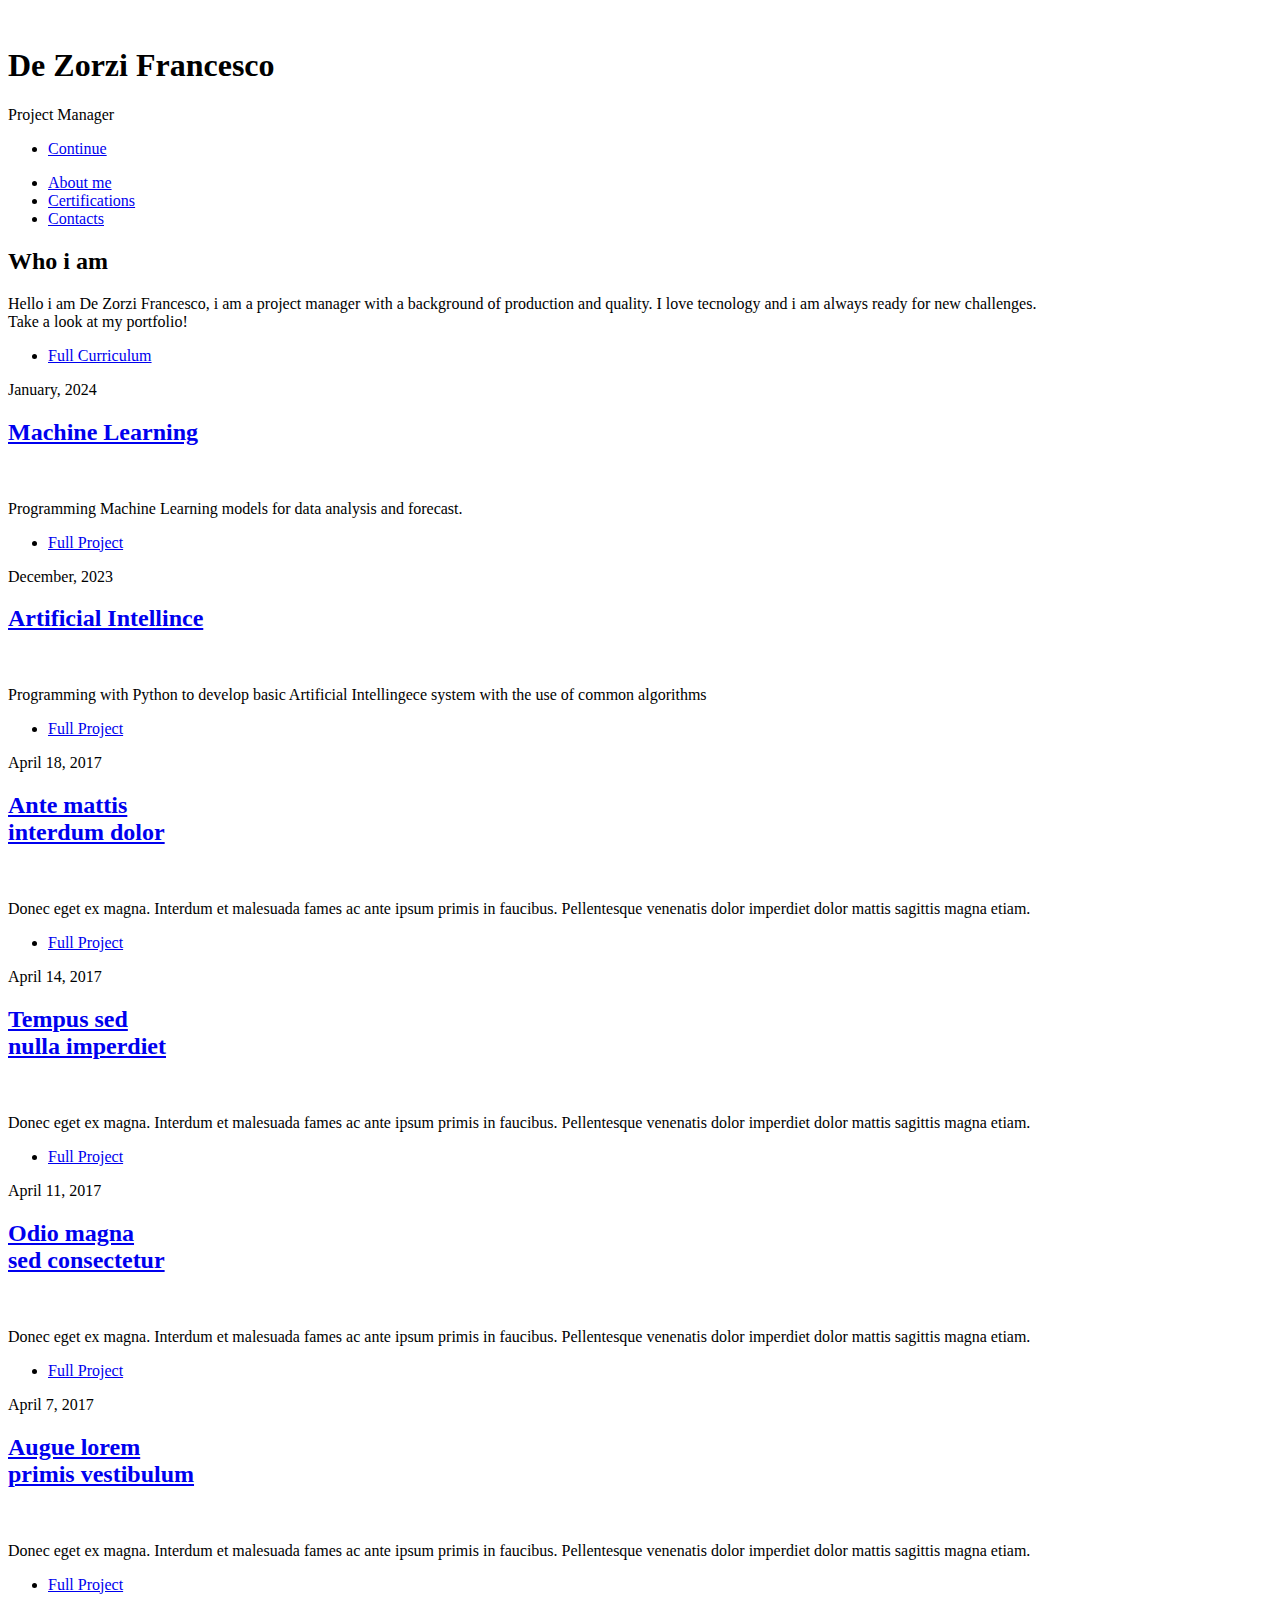
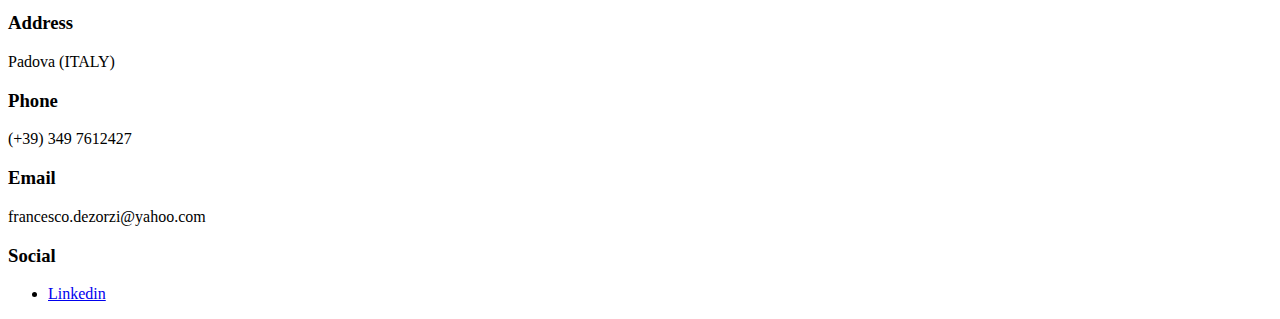
==== index.html @ 8e05e9a5 "Create index.html" ====
<!DOCTYPE HTML>

<html>
	<head>

		<title>De Zorzi Francesco</title>
		<meta charset="utf-8" />
		<meta name="viewport" content="width=device-width, initial-scale=1, user-scalable=no" />
		<link rel="stylesheet" href="assets/css/main.css" />
		<noscript><link rel="stylesheet" href="assets/css/noscript.css" /></noscript>
	</head>
	<body class="is-preload">

		<!-- Wrapper -->
			<div id="wrapper" class="fade-in">
				<!-- Intro -->
					<div id="intro">
						<img src="images/me.jpg" style="border-radius: 60%" alt="" />
						<h1>De Zorzi Francesco</h1>
						<p>Project Manager</p>
						<ul class="actions">
							<li><a href="#header" class="button icon solid solo fa-arrow-down scrolly">Continue</a></li>
						</ul>
					</div>

				<!-- Nav -->
					<nav id="nav">
						<ul class="links">
							<li class="active"><a href="index.html">About me</a></li>
						<!--<li><a href="generic.html">Portfolio</a></li>-->
							<li><a href="certificati.html">Certifications</a></li>
							<li><a href="elements.html">Contacts</a></li>
						</ul>
					</nav>

				<!-- Main -->
					<div id="main">

						<!-- Featured Post -->
							<article class="post featured">
								<header class="major">
									<h2>Who i am</h2>
									<p>Hello i am De Zorzi Francesco, i am a project manager with a background of production and quality.
										I love tecnology and i am always ready for new challenges. <br>
										Take a look at my portfolio!
									</p>
								</header>
								<!-- collego al CV-->

								<ul class="actions special">
									<li><a href="CV.pdf" class="button large">Full Curriculum</a></li>
								</ul>
							</article>

						<!-- Posts -->
							<section class="posts">
								<article>
									<header>
										<span class="date">January, 2024</span>
										<h2><a href="#">Machine Learning</a></h2>
									</header>
									<a href="#" class="image fit"><img src="images/ML.png" alt="" /></a>
									<p>Programming Machine Learning models for data analysis and forecast.</p>
									<ul class="actions special">
										<li><a href="#" class="button">Full Project</a></li>
									</ul>
								</article>
								<!---modificato -->
								<article>
									<header>
										<span class="date">December, 2023</span>
										<h2><a href="#">Artificial Intellince</a></h2>
									</header>
									<a href="#" class="image fit"><img src="images/AI.png" alt="" /></a>
									<p>Programming with Python to develop basic Artificial Intellingece system with the use of common algorithms</p>
									<ul class="actions special">
										<li><a href="generic.html?project=ai" class="button">Full Project</a></li>
									</ul>
								</article>
								<!---->
								<article>
									<header>
										<span class="date">April 18, 2017</span>
										<h2><a href="#">Ante mattis<br />
										interdum dolor</a></h2>
									</header>
									<a href="#" class="image fit"><img src="images/pic04.jpg" alt="" /></a>
									<p>Donec eget ex magna. Interdum et malesuada fames ac ante ipsum primis in faucibus. Pellentesque venenatis dolor imperdiet dolor mattis sagittis magna etiam.</p>
									<ul class="actions special">
										<li><a href="#" class="button">Full Project</a></li>
									</ul>
								</article>
								<article>
									<header>
										<span class="date">April 14, 2017</span>
										<h2><a href="#">Tempus sed<br />
										nulla imperdiet</a></h2>
									</header>
									<a href="#" class="image fit"><img src="images/pic05.jpg" alt="" /></a>
									<p>Donec eget ex magna. Interdum et malesuada fames ac ante ipsum primis in faucibus. Pellentesque venenatis dolor imperdiet dolor mattis sagittis magna etiam.</p>
									<ul class="actions special">
										<li><a href="#" class="button">Full Project</a></li>
									</ul>
								</article>
								<article>
									<header>
										<span class="date">April 11, 2017</span>
										<h2><a href="#">Odio magna<br />
										sed consectetur</a></h2>
									</header>
									<a href="#" class="image fit"><img src="images/pic06.jpg" alt="" /></a>
									<p>Donec eget ex magna. Interdum et malesuada fames ac ante ipsum primis in faucibus. Pellentesque venenatis dolor imperdiet dolor mattis sagittis magna etiam.</p>
									<ul class="actions special">
										<li><a href="#" class="button">Full Project</a></li>
									</ul>
								</article>
								<article>
									<header>
										<span class="date">April 7, 2017</span>
										<h2><a href="#">Augue lorem<br />
										primis vestibulum</a></h2>
									</header>
									<a href="#" class="image fit"><img src="images/pic07.jpg" alt="" /></a>
									<p>Donec eget ex magna. Interdum et malesuada fames ac ante ipsum primis in faucibus. Pellentesque venenatis dolor imperdiet dolor mattis sagittis magna etiam.</p>
									<ul class="actions special">
										<li><a href="#" class="button">Full Project</a></li>
									</ul>
								</article>
							</section>

						<!-- Footer -->
						<!--<footer>-->
						<!--	<div class="pagination">                                 -->
								<!--<a href="#" class="previous">Prev</a>-->     
						<!--			<a href="#" class="page active">1</a>            -->
						<!--			<a href="#" class="page">2</a>-->
						<!--			<a href="#" class="page">3</a>-->
						<!--			<span class="extra">&hellip;</span>-->
						<!--			<a href="#" class="page">8</a>-->
						<!--			<a href="#" class="page">9</a>-->
						<!--			<a href="#" class="page">10</a>-->
						<!--			<a href="#" class="next">Next</a>-->
						<!--		</div>-->
						<!-- 	</footer>-->
						

					</div>

				<!-- Footer -->
					<footer id="footer">
						<section class="split contact">
							<section class="alt">
								<h3>Address</h3>
								<p>Padova (ITALY)</p>
							</section>
							<section>
								<h3>Phone</h3>
								<p>(+39) 349 7612427</p>
							</section>
							<section>
								<h3>Email</h3>
								<p>francesco.dezorzi@yahoo.com</p>
							</section>
							<section>
								<h3>Social</h3>
								<ul class="icons alt">
									<li><a href="https://it.linkedin.com/in/francesco-de-zorzi-942a13176" class="icon brands alt fa-linkedin"><span class="label">Linkedin</span></a></li>
								</ul>
							</section>

						</section>
					</footer>

				<!-- Copyright -->
					<div id="copyright">
						<ul></ul>
					</div>

			</div>

		<!-- Scripts -->
			<script src="assets/js/jquery.min.js"></script>
			<script src="assets/js/jquery.scrollex.min.js"></script>
			<script src="assets/js/jquery.scrolly.min.js"></script>
			<script src="assets/js/browser.min.js"></script>
			<script src="assets/js/breakpoints.min.js"></script>
			<script src="assets/js/util.js"></script>
			<script src="assets/js/main.js"></script>

	</body>
</html>
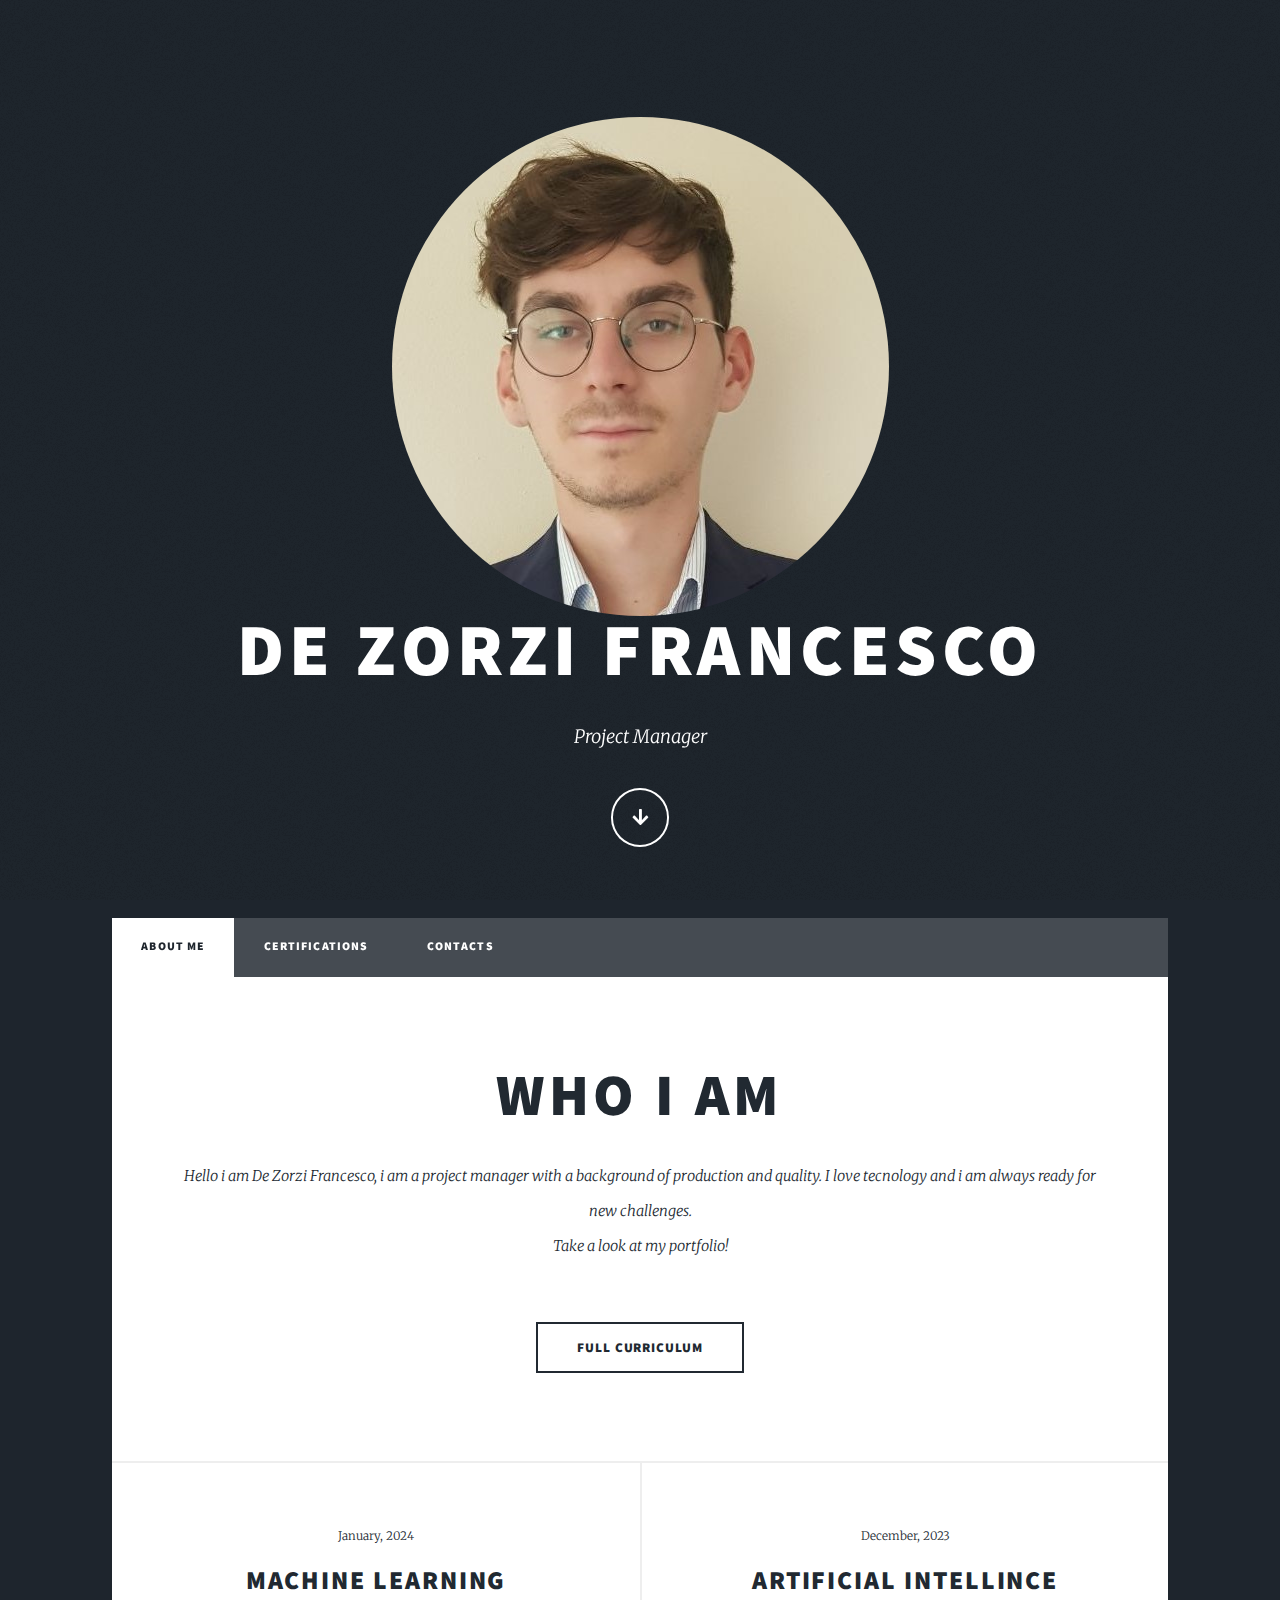
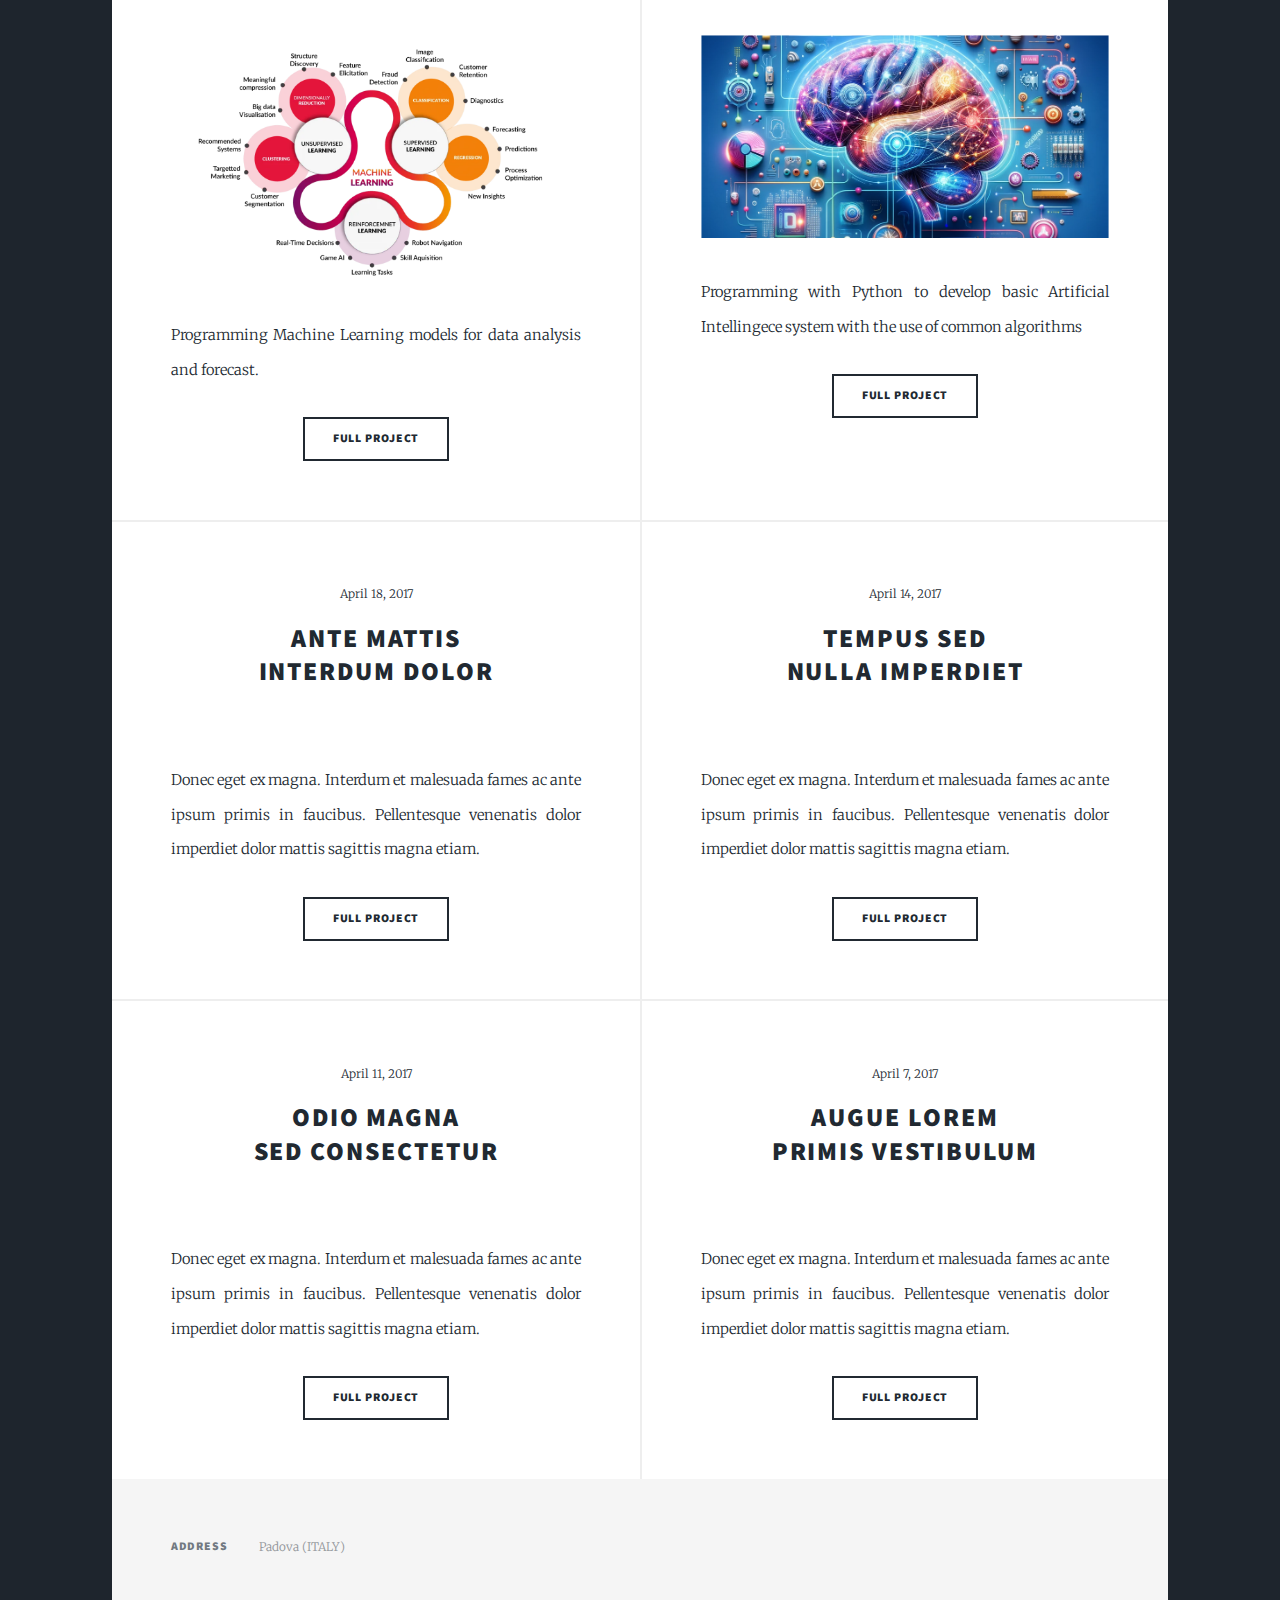
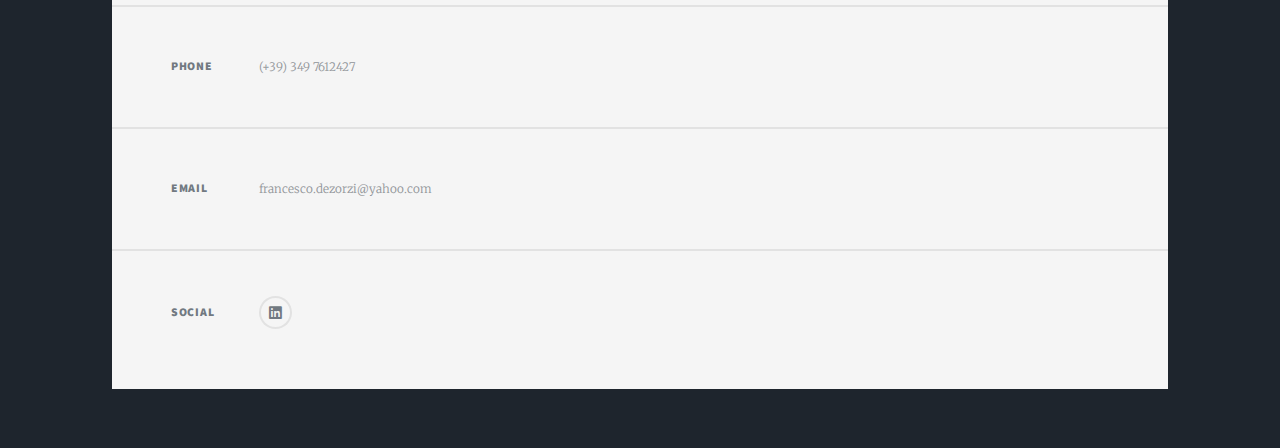
==== commit 18f3b54f: "modifiche Machine Learning Page" ====
--- a/index.html
+++ b/index.html
@@ -62,7 +62,7 @@
 									<a href="#" class="image fit"><img src="images/ML.png" alt="" /></a>
 									<p>Programming Machine Learning models for data analysis and forecast.</p>
 									<ul class="actions special">
-										<li><a href="#" class="button">Full Project</a></li>
+										<li><a href="ML.html" class="button">Full Project</a></li>
 									</ul>
 								</article>
 								<!---modificato -->
--- a/assets/css/main.css
+++ b/assets/css/main.css
@@ -0,0 +1,4748 @@
+@import url(fontawesome-all.min.css);
+@import url("https://fonts.googleapis.com/css?family=Merriweather:300,700,300italic,700italic|Source+Sans+Pro:900");
+
+/*
+	Massively by HTML5 UP
+	html5up.net | @ajlkn
+	Free for personal and commercial use under the CCA 3.0 license (html5up.net/license)
+*/
+
+html, body, div, span, applet, object,
+iframe, h1, h2, h3, h4, h5, h6, p, blockquote,
+pre, a, abbr, acronym, address, big, cite,
+code, del, dfn, em, img, ins, kbd, q, s, samp,
+small, strike, strong, sub, sup, tt, var, b,
+u, i, center, dl, dt, dd, ol, ul, li, fieldset,
+form, label, legend, table, caption, tbody,
+tfoot, thead, tr, th, td, article, aside,
+canvas, details, embed, figure, figcaption,
+footer, header, hgroup, menu, nav, output, ruby,
+section, summary, time, mark, audio, video {
+	margin: 0;
+	padding: 0;
+	border: 0;
+	font-size: 100%;
+	font: inherit;
+	vertical-align: baseline;}
+
+article, aside, details, figcaption, figure,
+footer, header, hgroup, menu, nav, section {
+	display: block;}
+
+body {
+	line-height: 1;
+}
+
+ol, ul {
+	list-style: none;
+}
+
+blockquote, q {
+	quotes: none;
+}
+
+	blockquote:before, blockquote:after, q:before, q:after {
+		content: '';
+		content: none;
+	}
+
+table {
+	border-collapse: collapse;
+	border-spacing: 0;
+}
+
+body {
+	-webkit-text-size-adjust: none;
+}
+
+mark {
+	background-color: transparent;
+	color: inherit;
+}
+
+input::-moz-focus-inner {
+	border: 0;
+	padding: 0;
+}
+
+input, select, textarea {
+	-moz-appearance: none;
+	-webkit-appearance: none;
+	-ms-appearance: none;
+	appearance: none;
+}
+
+/* Basic */
+
+	@-ms-viewport {
+		width: device-width;
+	}
+
+	body {
+		-ms-overflow-style: scrollbar;
+	}
+
+	@media screen and (max-width: 480px) {
+
+		html, body {
+			min-width: 320px;
+		}
+
+	}
+
+	html {
+		box-sizing: border-box;
+	}
+
+	*, *:before, *:after {
+		box-sizing: inherit;
+	}
+
+	body {
+		background-color: #1e252d;
+	}
+
+		body.is-preload *, body.is-preload *:before, body.is-preload *:after {
+			-moz-animation: none !important;
+			-webkit-animation: none !important;
+			-ms-animation: none !important;
+			animation: none !important;
+			-moz-transition: none !important;
+			-webkit-transition: none !important;
+			-ms-transition: none !important;
+			transition: none !important;
+		}
+
+/* Type */
+
+	html {
+		font-size: 16pt;
+	}
+
+		@media screen and (max-width: 1680px) {
+
+			html {
+				font-size: 12pt;
+			}
+
+		}
+
+		@media screen and (max-width: 1280px) {
+
+			html {
+				font-size: 11pt;
+			}
+
+		}
+
+		@media screen and (max-width: 360px) {
+
+			html {
+				font-size: 10pt;
+			}
+
+		}
+
+	body {
+		color: #212931;
+	}
+
+	body, input, select, textarea {
+		font-family: "Merriweather", Georgia, serif;
+		font-weight: 300;
+		font-size: 1rem;
+		line-height: 2.375;
+	}
+
+	a {
+		-moz-transition: color 0.2s ease-in-out, background-color 0.2s ease-in-out, border-color 0.2s ease-in-out, box-shadow 0.2s ease-in-out;
+		-webkit-transition: color 0.2s ease-in-out, background-color 0.2s ease-in-out, border-color 0.2s ease-in-out, box-shadow 0.2s ease-in-out;
+		-ms-transition: color 0.2s ease-in-out, background-color 0.2s ease-in-out, border-color 0.2s ease-in-out, box-shadow 0.2s ease-in-out;
+		transition: color 0.2s ease-in-out, background-color 0.2s ease-in-out, border-color 0.2s ease-in-out, box-shadow 0.2s ease-in-out;
+		border-bottom: dotted 1px;
+		text-decoration: none;
+	}
+
+		a:hover {
+			border-bottom-color: transparent;
+		}
+
+	strong, b {
+		font-weight: 600;
+	}
+
+	em, i {
+		font-style: italic;
+	}
+
+	p {
+		text-align: justify;
+		margin: 0 0 2rem 0;
+	}
+
+/*aggiunto io ----------------------*/
+	.circle-image {
+		width: 200px; /* Dimensioni della circonferenza */
+		height: 200px; /* Stesso valore di width per mantenere la forma circolare */
+		border-radius: 50%; /* Questo rende l'immagine circolare */
+		object-fit: cover; /* Questo assicura che l'immagine riempia la circonferenza senza distorsioni */
+		overflow: hidden; /* Nasconde eventuali parti dell'immagine che escono dal cerchio */
+		display: block; /* Per evitare spazi indesiderati attorno all'immagine */
+		margin: 0 auto; /* Centrare l'immagine (opzionale) */
+	}
+
+/* ------------------------- */
+
+	h1, h2, h3, h4, h5, h6 {
+		font-family: "Source Sans Pro", Helvetica, sans-serif;
+		font-weight: 900;
+		line-height: 1.5;
+		letter-spacing: 0.075em;
+		text-transform: uppercase;
+		margin: 0 0 1rem 0;
+	}
+
+		h1 a, h2 a, h3 a, h4 a, h5 a, h6 a {
+			border-bottom: 0;
+			color: inherit;
+			text-decoration: none;
+		}
+
+	h1 {
+		font-size: 4rem;
+		line-height: 1.1;
+		margin: 0 0 2rem 0;
+	}
+
+	h2 {
+		font-size: 1.75rem;
+		line-height: 1.3;
+		margin: 0 0 1.5rem 0;
+	}
+
+	h3 {
+		font-size: 1.25rem;
+		margin: 0 0 1.5rem 0;
+	}
+
+	h4 {
+		font-size: 1rem;
+	}
+
+	h5 {
+		font-size: 0.9rem;
+	}
+
+	h6 {
+		font-size: 0.8rem;
+	}
+
+	sub {
+		font-size: 0.8rem;
+		position: relative;
+		top: 0.5rem;
+	}
+
+	sup {
+		font-size: 0.8rem;
+		position: relative;
+		top: -0.5rem;
+	}
+
+	blockquote {
+		border-left: solid 4px;
+		font-style: italic;
+		margin: 0 0 2rem 0;
+		padding: 0.5rem 0 0.5rem 2rem;
+	}
+
+	code {
+		border: solid 2px;
+		font-family: "Courier New", monospace;
+		font-size: 0.9rem;
+		margin: 0 0.25rem;
+		padding: 0.25rem 0.65rem;
+	}
+
+	pre {
+		-webkit-overflow-scrolling: touch;
+		font-family: "Courier New", monospace;
+		font-size: 0.9rem;
+		margin: 0 0 2rem 0;
+	}
+
+		pre code {
+			display: block;
+			line-height: 1.75;
+			padding: 1rem 1.5rem;
+			overflow-x: auto;
+		}
+
+	hr {
+		border: 0;
+		border-bottom: solid 2px;
+		margin: 3rem 0;
+	}
+
+		hr.major {
+			margin: 5rem 0;
+		}
+
+	.align-left {
+		text-align: left;
+	}
+
+	.align-center {
+		text-align: center;
+	}
+
+	.align-right {
+		text-align: right;
+	}
+
+	input, select, textarea {
+		color: #212931;
+	}
+
+	a {
+		color: #212931;
+		border-bottom-color: rgba(33, 41, 49, 0.5);
+	}
+
+		a:hover {
+			border-bottom-color: transparent;
+			color: #18bfef !important;
+		}
+
+	strong, b {
+		color: #212931;
+	}
+
+	h1, h2, h3, h4, h5, h6 {
+		color: #212931;
+	}
+
+	blockquote {
+		border-left-color: #eeeeee;
+	}
+
+	code {
+		background: rgba(220, 220, 220, 0.25);
+		border-color: #eeeeee;
+	}
+
+	hr {
+		border-bottom-color: #eeeeee;
+	}
+
+/* Row */
+
+	.row {
+		display: flex;
+		flex-wrap: wrap;
+		box-sizing: border-box;
+		align-items: stretch;
+	}
+
+		.row > * {
+			box-sizing: border-box;
+		}
+
+		.row.gtr-uniform > * > :last-child {
+			margin-bottom: 0;
+		}
+
+		.row.aln-left {
+			justify-content: flex-start;
+		}
+
+		.row.aln-center {
+			justify-content: center;
+		}
+
+		.row.aln-right {
+			justify-content: flex-end;
+		}
+
+		.row.aln-top {
+			align-items: flex-start;
+		}
+
+		.row.aln-middle {
+			align-items: center;
+		}
+
+		.row.aln-bottom {
+			align-items: flex-end;
+		}
+
+		.row > .imp {
+			order: -1;
+		}
+
+		.row > .col-1 {
+			width: 8.33333%;
+		}
+
+		.row > .off-1 {
+			margin-left: 8.33333%;
+		}
+
+		.row > .col-2 {
+			width: 16.66667%;
+		}
+
+		.row > .off-2 {
+			margin-left: 16.66667%;
+		}
+
+		.row > .col-3 {
+			width: 25%;
+		}
+
+		.row > .off-3 {
+			margin-left: 25%;
+		}
+
+		.row > .col-4 {
+			width: 33.33333%;
+		}
+
+		.row > .off-4 {
+			margin-left: 33.33333%;
+		}
+
+		.row > .col-5 {
+			width: 41.66667%;
+		}
+
+		.row > .off-5 {
+			margin-left: 41.66667%;
+		}
+
+		.row > .col-6 {
+			width: 50%;
+		}
+
+		.row > .off-6 {
+			margin-left: 50%;
+		}
+
+		.row > .col-7 {
+			width: 58.33333%;
+		}
+
+		.row > .off-7 {
+			margin-left: 58.33333%;
+		}
+
+		.row > .col-8 {
+			width: 66.66667%;
+		}
+
+		.row > .off-8 {
+			margin-left: 66.66667%;
+		}
+
+		.row > .col-9 {
+			width: 75%;
+		}
+
+		.row > .off-9 {
+			margin-left: 75%;
+		}
+
+		.row > .col-10 {
+			width: 83.33333%;
+		}
+
+		.row > .off-10 {
+			margin-left: 83.33333%;
+		}
+
+		.row > .col-11 {
+			width: 91.66667%;
+		}
+
+		.row > .off-11 {
+			margin-left: 91.66667%;
+		}
+
+		.row > .col-12 {
+			width: 100%;
+		}
+
+		.row > .off-12 {
+			margin-left: 100%;
+		}
+
+		.row.gtr-0 {
+			margin-top: 0;
+			margin-left: 0rem;
+		}
+
+			.row.gtr-0 > * {
+				padding: 0 0 0 0rem;
+			}
+
+			.row.gtr-0.gtr-uniform {
+				margin-top: 0rem;
+			}
+
+				.row.gtr-0.gtr-uniform > * {
+					padding-top: 0rem;
+				}
+
+		.row.gtr-25 {
+			margin-top: 0;
+			margin-left: -0.375rem;
+		}
+
+			.row.gtr-25 > * {
+				padding: 0 0 0 0.375rem;
+			}
+
+			.row.gtr-25.gtr-uniform {
+				margin-top: -0.375rem;
+			}
+
+				.row.gtr-25.gtr-uniform > * {
+					padding-top: 0.375rem;
+				}
+
+		.row.gtr-50 {
+			margin-top: 0;
+			margin-left: -0.75rem;
+		}
+
+			.row.gtr-50 > * {
+				padding: 0 0 0 0.75rem;
+			}
+
+			.row.gtr-50.gtr-uniform {
+				margin-top: -0.75rem;
+			}
+
+				.row.gtr-50.gtr-uniform > * {
+					padding-top: 0.75rem;
+				}
+
+		.row {
+			margin-top: 0;
+			margin-left: -1.5rem;
+		}
+
+			.row > * {
+				padding: 0 0 0 1.5rem;
+			}
+
+			.row.gtr-uniform {
+				margin-top: -1.5rem;
+			}
+
+				.row.gtr-uniform > * {
+					padding-top: 1.5rem;
+				}
+
+		.row.gtr-150 {
+			margin-top: 0;
+			margin-left: -2.25rem;
+		}
+
+			.row.gtr-150 > * {
+				padding: 0 0 0 2.25rem;
+			}
+
+			.row.gtr-150.gtr-uniform {
+				margin-top: -2.25rem;
+			}
+
+				.row.gtr-150.gtr-uniform > * {
+					padding-top: 2.25rem;
+				}
+
+		.row.gtr-200 {
+			margin-top: 0;
+			margin-left: -3rem;
+		}
+
+			.row.gtr-200 > * {
+				padding: 0 0 0 3rem;
+			}
+
+			.row.gtr-200.gtr-uniform {
+				margin-top: -3rem;
+			}
+
+				.row.gtr-200.gtr-uniform > * {
+					padding-top: 3rem;
+				}
+
+		@media screen and (max-width: 1680px) {
+
+			.row {
+				display: flex;
+				flex-wrap: wrap;
+				box-sizing: border-box;
+				align-items: stretch;
+			}
+
+				.row > * {
+					box-sizing: border-box;
+				}
+
+				.row.gtr-uniform > * > :last-child {
+					margin-bottom: 0;
+				}
+
+				.row.aln-left {
+					justify-content: flex-start;
+				}
+
+				.row.aln-center {
+					justify-content: center;
+				}
+
+				.row.aln-right {
+					justify-content: flex-end;
+				}
+
+				.row.aln-top {
+					align-items: flex-start;
+				}
+
+				.row.aln-middle {
+					align-items: center;
+				}
+
+				.row.aln-bottom {
+					align-items: flex-end;
+				}
+
+				.row > .imp-xlarge {
+					order: -1;
+				}
+
+				.row > .col-1-xlarge {
+					width: 8.33333%;
+				}
+
+				.row > .off-1-xlarge {
+					margin-left: 8.33333%;
+				}
+
+				.row > .col-2-xlarge {
+					width: 16.66667%;
+				}
+
+				.row > .off-2-xlarge {
+					margin-left: 16.66667%;
+				}
+
+				.row > .col-3-xlarge {
+					width: 25%;
+				}
+
+				.row > .off-3-xlarge {
+					margin-left: 25%;
+				}
+
+				.row > .col-4-xlarge {
+					width: 33.33333%;
+				}
+
+				.row > .off-4-xlarge {
+					margin-left: 33.33333%;
+				}
+
+				.row > .col-5-xlarge {
+					width: 41.66667%;
+				}
+
+				.row > .off-5-xlarge {
+					margin-left: 41.66667%;
+				}
+
+				.row > .col-6-xlarge {
+					width: 50%;
+				}
+
+				.row > .off-6-xlarge {
+					margin-left: 50%;
+				}
+
+				.row > .col-7-xlarge {
+					width: 58.33333%;
+				}
+
+				.row > .off-7-xlarge {
+					margin-left: 58.33333%;
+				}
+
+				.row > .col-8-xlarge {
+					width: 66.66667%;
+				}
+
+				.row > .off-8-xlarge {
+					margin-left: 66.66667%;
+				}
+
+				.row > .col-9-xlarge {
+					width: 75%;
+				}
+
+				.row > .off-9-xlarge {
+					margin-left: 75%;
+				}
+
+				.row > .col-10-xlarge {
+					width: 83.33333%;
+				}
+
+				.row > .off-10-xlarge {
+					margin-left: 83.33333%;
+				}
+
+				.row > .col-11-xlarge {
+					width: 91.66667%;
+				}
+
+				.row > .off-11-xlarge {
+					margin-left: 91.66667%;
+				}
+
+				.row > .col-12-xlarge {
+					width: 100%;
+				}
+
+				.row > .off-12-xlarge {
+					margin-left: 100%;
+				}
+
+				.row.gtr-0 {
+					margin-top: 0;
+					margin-left: 0rem;
+				}
+
+					.row.gtr-0 > * {
+						padding: 0 0 0 0rem;
+					}
+
+					.row.gtr-0.gtr-uniform {
+						margin-top: 0rem;
+					}
+
+						.row.gtr-0.gtr-uniform > * {
+							padding-top: 0rem;
+						}
+
+				.row.gtr-25 {
+					margin-top: 0;
+					margin-left: -0.375rem;
+				}
+
+					.row.gtr-25 > * {
+						padding: 0 0 0 0.375rem;
+					}
+
+					.row.gtr-25.gtr-uniform {
+						margin-top: -0.375rem;
+					}
+
+						.row.gtr-25.gtr-uniform > * {
+							padding-top: 0.375rem;
+						}
+
+				.row.gtr-50 {
+					margin-top: 0;
+					margin-left: -0.75rem;
+				}
+
+					.row.gtr-50 > * {
+						padding: 0 0 0 0.75rem;
+					}
+
+					.row.gtr-50.gtr-uniform {
+						margin-top: -0.75rem;
+					}
+
+						.row.gtr-50.gtr-uniform > * {
+							padding-top: 0.75rem;
+						}
+
+				.row {
+					margin-top: 0;
+					margin-left: -1.5rem;
+				}
+
+					.row > * {
+						padding: 0 0 0 1.5rem;
+					}
+
+					.row.gtr-uniform {
+						margin-top: -1.5rem;
+					}
+
+						.row.gtr-uniform > * {
+							padding-top: 1.5rem;
+						}
+
+				.row.gtr-150 {
+					margin-top: 0;
+					margin-left: -2.25rem;
+				}
+
+					.row.gtr-150 > * {
+						padding: 0 0 0 2.25rem;
+					}
+
+					.row.gtr-150.gtr-uniform {
+						margin-top: -2.25rem;
+					}
+
+						.row.gtr-150.gtr-uniform > * {
+							padding-top: 2.25rem;
+						}
+
+				.row.gtr-200 {
+					margin-top: 0;
+					margin-left: -3rem;
+				}
+
+					.row.gtr-200 > * {
+						padding: 0 0 0 3rem;
+					}
+
+					.row.gtr-200.gtr-uniform {
+						margin-top: -3rem;
+					}
+
+						.row.gtr-200.gtr-uniform > * {
+							padding-top: 3rem;
+						}
+
+		}
+
+		@media screen and (max-width: 1280px) {
+
+			.row {
+				display: flex;
+				flex-wrap: wrap;
+				box-sizing: border-box;
+				align-items: stretch;
+			}
+
+				.row > * {
+					box-sizing: border-box;
+				}
+
+				.row.gtr-uniform > * > :last-child {
+					margin-bottom: 0;
+				}
+
+				.row.aln-left {
+					justify-content: flex-start;
+				}
+
+				.row.aln-center {
+					justify-content: center;
+				}
+
+				.row.aln-right {
+					justify-content: flex-end;
+				}
+
+				.row.aln-top {
+					align-items: flex-start;
+				}
+
+				.row.aln-middle {
+					align-items: center;
+				}
+
+				.row.aln-bottom {
+					align-items: flex-end;
+				}
+
+				.row > .imp-large {
+					order: -1;
+				}
+
+				.row > .col-1-large {
+					width: 8.33333%;
+				}
+
+				.row > .off-1-large {
+					margin-left: 8.33333%;
+				}
+
+				.row > .col-2-large {
+					width: 16.66667%;
+				}
+
+				.row > .off-2-large {
+					margin-left: 16.66667%;
+				}
+
+				.row > .col-3-large {
+					width: 25%;
+				}
+
+				.row > .off-3-large {
+					margin-left: 25%;
+				}
+
+				.row > .col-4-large {
+					width: 33.33333%;
+				}
+
+				.row > .off-4-large {
+					margin-left: 33.33333%;
+				}
+
+				.row > .col-5-large {
+					width: 41.66667%;
+				}
+
+				.row > .off-5-large {
+					margin-left: 41.66667%;
+				}
+
+				.row > .col-6-large {
+					width: 50%;
+				}
+
+				.row > .off-6-large {
+					margin-left: 50%;
+				}
+
+				.row > .col-7-large {
+					width: 58.33333%;
+				}
+
+				.row > .off-7-large {
+					margin-left: 58.33333%;
+				}
+
+				.row > .col-8-large {
+					width: 66.66667%;
+				}
+
+				.row > .off-8-large {
+					margin-left: 66.66667%;
+				}
+
+				.row > .col-9-large {
+					width: 75%;
+				}
+
+				.row > .off-9-large {
+					margin-left: 75%;
+				}
+
+				.row > .col-10-large {
+					width: 83.33333%;
+				}
+
+				.row > .off-10-large {
+					margin-left: 83.33333%;
+				}
+
+				.row > .col-11-large {
+					width: 91.66667%;
+				}
+
+				.row > .off-11-large {
+					margin-left: 91.66667%;
+				}
+
+				.row > .col-12-large {
+					width: 100%;
+				}
+
+				.row > .off-12-large {
+					margin-left: 100%;
+				}
+
+				.row.gtr-0 {
+					margin-top: 0;
+					margin-left: 0rem;
+				}
+
+					.row.gtr-0 > * {
+						padding: 0 0 0 0rem;
+					}
+
+					.row.gtr-0.gtr-uniform {
+						margin-top: 0rem;
+					}
+
+						.row.gtr-0.gtr-uniform > * {
+							padding-top: 0rem;
+						}
+
+				.row.gtr-25 {
+					margin-top: 0;
+					margin-left: -0.375rem;
+				}
+
+					.row.gtr-25 > * {
+						padding: 0 0 0 0.375rem;
+					}
+
+					.row.gtr-25.gtr-uniform {
+						margin-top: -0.375rem;
+					}
+
+						.row.gtr-25.gtr-uniform > * {
+							padding-top: 0.375rem;
+						}
+
+				.row.gtr-50 {
+					margin-top: 0;
+					margin-left: -0.75rem;
+				}
+
+					.row.gtr-50 > * {
+						padding: 0 0 0 0.75rem;
+					}
+
+					.row.gtr-50.gtr-uniform {
+						margin-top: -0.75rem;
+					}
+
+						.row.gtr-50.gtr-uniform > * {
+							padding-top: 0.75rem;
+						}
+
+				.row {
+					margin-top: 0;
+					margin-left: -1.5rem;
+				}
+
+					.row > * {
+						padding: 0 0 0 1.5rem;
+					}
+
+					.row.gtr-uniform {
+						margin-top: -1.5rem;
+					}
+
+						.row.gtr-uniform > * {
+							padding-top: 1.5rem;
+						}
+
+				.row.gtr-150 {
+					margin-top: 0;
+					margin-left: -2.25rem;
+				}
+
+					.row.gtr-150 > * {
+						padding: 0 0 0 2.25rem;
+					}
+
+					.row.gtr-150.gtr-uniform {
+						margin-top: -2.25rem;
+					}
+
+						.row.gtr-150.gtr-uniform > * {
+							padding-top: 2.25rem;
+						}
+
+				.row.gtr-200 {
+					margin-top: 0;
+					margin-left: -3rem;
+				}
+
+					.row.gtr-200 > * {
+						padding: 0 0 0 3rem;
+					}
+
+					.row.gtr-200.gtr-uniform {
+						margin-top: -3rem;
+					}
+
+						.row.gtr-200.gtr-uniform > * {
+							padding-top: 3rem;
+						}
+
+		}
+
+		@media screen and (max-width: 980px) {
+
+			.row {
+				display: flex;
+				flex-wrap: wrap;
+				box-sizing: border-box;
+				align-items: stretch;
+			}
+
+				.row > * {
+					box-sizing: border-box;
+				}
+
+				.row.gtr-uniform > * > :last-child {
+					margin-bottom: 0;
+				}
+
+				.row.aln-left {
+					justify-content: flex-start;
+				}
+
+				.row.aln-center {
+					justify-content: center;
+				}
+
+				.row.aln-right {
+					justify-content: flex-end;
+				}
+
+				.row.aln-top {
+					align-items: flex-start;
+				}
+
+				.row.aln-middle {
+					align-items: center;
+				}
+
+				.row.aln-bottom {
+					align-items: flex-end;
+				}
+
+				.row > .imp-medium {
+					order: -1;
+				}
+
+				.row > .col-1-medium {
+					width: 8.33333%;
+				}
+
+				.row > .off-1-medium {
+					margin-left: 8.33333%;
+				}
+
+				.row > .col-2-medium {
+					width: 16.66667%;
+				}
+
+				.row > .off-2-medium {
+					margin-left: 16.66667%;
+				}
+
+				.row > .col-3-medium {
+					width: 25%;
+				}
+
+				.row > .off-3-medium {
+					margin-left: 25%;
+				}
+
+				.row > .col-4-medium {
+					width: 33.33333%;
+				}
+
+				.row > .off-4-medium {
+					margin-left: 33.33333%;
+				}
+
+				.row > .col-5-medium {
+					width: 41.66667%;
+				}
+
+				.row > .off-5-medium {
+					margin-left: 41.66667%;
+				}
+
+				.row > .col-6-medium {
+					width: 50%;
+				}
+
+				.row > .off-6-medium {
+					margin-left: 50%;
+				}
+
+				.row > .col-7-medium {
+					width: 58.33333%;
+				}
+
+				.row > .off-7-medium {
+					margin-left: 58.33333%;
+				}
+
+				.row > .col-8-medium {
+					width: 66.66667%;
+				}
+
+				.row > .off-8-medium {
+					margin-left: 66.66667%;
+				}
+
+				.row > .col-9-medium {
+					width: 75%;
+				}
+
+				.row > .off-9-medium {
+					margin-left: 75%;
+				}
+
+				.row > .col-10-medium {
+					width: 83.33333%;
+				}
+
+				.row > .off-10-medium {
+					margin-left: 83.33333%;
+				}
+
+				.row > .col-11-medium {
+					width: 91.66667%;
+				}
+
+				.row > .off-11-medium {
+					margin-left: 91.66667%;
+				}
+
+				.row > .col-12-medium {
+					width: 100%;
+				}
+
+				.row > .off-12-medium {
+					margin-left: 100%;
+				}
+
+				.row.gtr-0 {
+					margin-top: 0;
+					margin-left: 0rem;
+				}
+
+					.row.gtr-0 > * {
+						padding: 0 0 0 0rem;
+					}
+
+					.row.gtr-0.gtr-uniform {
+						margin-top: 0rem;
+					}
+
+						.row.gtr-0.gtr-uniform > * {
+							padding-top: 0rem;
+						}
+
+				.row.gtr-25 {
+					margin-top: 0;
+					margin-left: -0.375rem;
+				}
+
+					.row.gtr-25 > * {
+						padding: 0 0 0 0.375rem;
+					}
+
+					.row.gtr-25.gtr-uniform {
+						margin-top: -0.375rem;
+					}
+
+						.row.gtr-25.gtr-uniform > * {
+							padding-top: 0.375rem;
+						}
+
+				.row.gtr-50 {
+					margin-top: 0;
+					margin-left: -0.75rem;
+				}
+
+					.row.gtr-50 > * {
+						padding: 0 0 0 0.75rem;
+					}
+
+					.row.gtr-50.gtr-uniform {
+						margin-top: -0.75rem;
+					}
+
+						.row.gtr-50.gtr-uniform > * {
+							padding-top: 0.75rem;
+						}
+
+				.row {
+					margin-top: 0;
+					margin-left: -1.5rem;
+				}
+
+					.row > * {
+						padding: 0 0 0 1.5rem;
+					}
+
+					.row.gtr-uniform {
+						margin-top: -1.5rem;
+					}
+
+						.row.gtr-uniform > * {
+							padding-top: 1.5rem;
+						}
+
+				.row.gtr-150 {
+					margin-top: 0;
+					margin-left: -2.25rem;
+				}
+
+					.row.gtr-150 > * {
+						padding: 0 0 0 2.25rem;
+					}
+
+					.row.gtr-150.gtr-uniform {
+						margin-top: -2.25rem;
+					}
+
+						.row.gtr-150.gtr-uniform > * {
+							padding-top: 2.25rem;
+						}
+
+				.row.gtr-200 {
+					margin-top: 0;
+					margin-left: -3rem;
+				}
+
+					.row.gtr-200 > * {
+						padding: 0 0 0 3rem;
+					}
+
+					.row.gtr-200.gtr-uniform {
+						margin-top: -3rem;
+					}
+
+						.row.gtr-200.gtr-uniform > * {
+							padding-top: 3rem;
+						}
+
+		}
+
+		@media screen and (max-width: 736px) {
+
+			.row {
+				display: flex;
+				flex-wrap: wrap;
+				box-sizing: border-box;
+				align-items: stretch;
+			}
+
+				.row > * {
+					box-sizing: border-box;
+				}
+
+				.row.gtr-uniform > * > :last-child {
+					margin-bottom: 0;
+				}
+
+				.row.aln-left {
+					justify-content: flex-start;
+				}
+
+				.row.aln-center {
+					justify-content: center;
+				}
+
+				.row.aln-right {
+					justify-content: flex-end;
+				}
+
+				.row.aln-top {
+					align-items: flex-start;
+				}
+
+				.row.aln-middle {
+					align-items: center;
+				}
+
+				.row.aln-bottom {
+					align-items: flex-end;
+				}
+
+				.row > .imp-small {
+					order: -1;
+				}
+
+				.row > .col-1-small {
+					width: 8.33333%;
+				}
+
+				.row > .off-1-small {
+					margin-left: 8.33333%;
+				}
+
+				.row > .col-2-small {
+					width: 16.66667%;
+				}
+
+				.row > .off-2-small {
+					margin-left: 16.66667%;
+				}
+
+				.row > .col-3-small {
+					width: 25%;
+				}
+
+				.row > .off-3-small {
+					margin-left: 25%;
+				}
+
+				.row > .col-4-small {
+					width: 33.33333%;
+				}
+
+				.row > .off-4-small {
+					margin-left: 33.33333%;
+				}
+
+				.row > .col-5-small {
+					width: 41.66667%;
+				}
+
+				.row > .off-5-small {
+					margin-left: 41.66667%;
+				}
+
+				.row > .col-6-small {
+					width: 50%;
+				}
+
+				.row > .off-6-small {
+					margin-left: 50%;
+				}
+
+				.row > .col-7-small {
+					width: 58.33333%;
+				}
+
+				.row > .off-7-small {
+					margin-left: 58.33333%;
+				}
+
+				.row > .col-8-small {
+					width: 66.66667%;
+				}
+
+				.row > .off-8-small {
+					margin-left: 66.66667%;
+				}
+
+				.row > .col-9-small {
+					width: 75%;
+				}
+
+				.row > .off-9-small {
+					margin-left: 75%;
+				}
+
+				.row > .col-10-small {
+					width: 83.33333%;
+				}
+
+				.row > .off-10-small {
+					margin-left: 83.33333%;
+				}
+
+				.row > .col-11-small {
+					width: 91.66667%;
+				}
+
+				.row > .off-11-small {
+					margin-left: 91.66667%;
+				}
+
+				.row > .col-12-small {
+					width: 100%;
+				}
+
+				.row > .off-12-small {
+					margin-left: 100%;
+				}
+
+				.row.gtr-0 {
+					margin-top: 0;
+					margin-left: 0rem;
+				}
+
+					.row.gtr-0 > * {
+						padding: 0 0 0 0rem;
+					}
+
+					.row.gtr-0.gtr-uniform {
+						margin-top: 0rem;
+					}
+
+						.row.gtr-0.gtr-uniform > * {
+							padding-top: 0rem;
+						}
+
+				.row.gtr-25 {
+					margin-top: 0;
+					margin-left: -0.375rem;
+				}
+
+					.row.gtr-25 > * {
+						padding: 0 0 0 0.375rem;
+					}
+
+					.row.gtr-25.gtr-uniform {
+						margin-top: -0.375rem;
+					}
+
+						.row.gtr-25.gtr-uniform > * {
+							padding-top: 0.375rem;
+						}
+
+				.row.gtr-50 {
+					margin-top: 0;
+					margin-left: -0.75rem;
+				}
+
+					.row.gtr-50 > * {
+						padding: 0 0 0 0.75rem;
+					}
+
+					.row.gtr-50.gtr-uniform {
+						margin-top: -0.75rem;
+					}
+
+						.row.gtr-50.gtr-uniform > * {
+							padding-top: 0.75rem;
+						}
+
+				.row {
+					margin-top: 0;
+					margin-left: -1.5rem;
+				}
+
+					.row > * {
+						padding: 0 0 0 1.5rem;
+					}
+
+					.row.gtr-uniform {
+						margin-top: -1.5rem;
+					}
+
+						.row.gtr-uniform > * {
+							padding-top: 1.5rem;
+						}
+
+				.row.gtr-150 {
+					margin-top: 0;
+					margin-left: -2.25rem;
+				}
+
+					.row.gtr-150 > * {
+						padding: 0 0 0 2.25rem;
+					}
+
+					.row.gtr-150.gtr-uniform {
+						margin-top: -2.25rem;
+					}
+
+						.row.gtr-150.gtr-uniform > * {
+							padding-top: 2.25rem;
+						}
+
+				.row.gtr-200 {
+					margin-top: 0;
+					margin-left: -3rem;
+				}
+
+					.row.gtr-200 > * {
+						padding: 0 0 0 3rem;
+					}
+
+					.row.gtr-200.gtr-uniform {
+						margin-top: -3rem;
+					}
+
+						.row.gtr-200.gtr-uniform > * {
+							padding-top: 3rem;
+						}
+
+		}
+
+		@media screen and (max-width: 480px) {
+
+			.row {
+				display: flex;
+				flex-wrap: wrap;
+				box-sizing: border-box;
+				align-items: stretch;
+			}
+
+				.row > * {
+					box-sizing: border-box;
+				}
+
+				.row.gtr-uniform > * > :last-child {
+					margin-bottom: 0;
+				}
+
+				.row.aln-left {
+					justify-content: flex-start;
+				}
+
+				.row.aln-center {
+					justify-content: center;
+				}
+
+				.row.aln-right {
+					justify-content: flex-end;
+				}
+
+				.row.aln-top {
+					align-items: flex-start;
+				}
+
+				.row.aln-middle {
+					align-items: center;
+				}
+
+				.row.aln-bottom {
+					align-items: flex-end;
+				}
+
+				.row > .imp-xsmall {
+					order: -1;
+				}
+
+				.row > .col-1-xsmall {
+					width: 8.33333%;
+				}
+
+				.row > .off-1-xsmall {
+					margin-left: 8.33333%;
+				}
+
+				.row > .col-2-xsmall {
+					width: 16.66667%;
+				}
+
+				.row > .off-2-xsmall {
+					margin-left: 16.66667%;
+				}
+
+				.row > .col-3-xsmall {
+					width: 25%;
+				}
+
+				.row > .off-3-xsmall {
+					margin-left: 25%;
+				}
+
+				.row > .col-4-xsmall {
+					width: 33.33333%;
+				}
+
+				.row > .off-4-xsmall {
+					margin-left: 33.33333%;
+				}
+
+				.row > .col-5-xsmall {
+					width: 41.66667%;
+				}
+
+				.row > .off-5-xsmall {
+					margin-left: 41.66667%;
+				}
+
+				.row > .col-6-xsmall {
+					width: 50%;
+				}
+
+				.row > .off-6-xsmall {
+					margin-left: 50%;
+				}
+
+				.row > .col-7-xsmall {
+					width: 58.33333%;
+				}
+
+				.row > .off-7-xsmall {
+					margin-left: 58.33333%;
+				}
+
+				.row > .col-8-xsmall {
+					width: 66.66667%;
+				}
+
+				.row > .off-8-xsmall {
+					margin-left: 66.66667%;
+				}
+
+				.row > .col-9-xsmall {
+					width: 75%;
+				}
+
+				.row > .off-9-xsmall {
+					margin-left: 75%;
+				}
+
+				.row > .col-10-xsmall {
+					width: 83.33333%;
+				}
+
+				.row > .off-10-xsmall {
+					margin-left: 83.33333%;
+				}
+
+				.row > .col-11-xsmall {
+					width: 91.66667%;
+				}
+
+				.row > .off-11-xsmall {
+					margin-left: 91.66667%;
+				}
+
+				.row > .col-12-xsmall {
+					width: 100%;
+				}
+
+				.row > .off-12-xsmall {
+					margin-left: 100%;
+				}
+
+				.row.gtr-0 {
+					margin-top: 0;
+					margin-left: 0rem;
+				}
+
+					.row.gtr-0 > * {
+						padding: 0 0 0 0rem;
+					}
+
+					.row.gtr-0.gtr-uniform {
+						margin-top: 0rem;
+					}
+
+						.row.gtr-0.gtr-uniform > * {
+							padding-top: 0rem;
+						}
+
+				.row.gtr-25 {
+					margin-top: 0;
+					margin-left: -0.375rem;
+				}
+
+					.row.gtr-25 > * {
+						padding: 0 0 0 0.375rem;
+					}
+
+					.row.gtr-25.gtr-uniform {
+						margin-top: -0.375rem;
+					}
+
+						.row.gtr-25.gtr-uniform > * {
+							padding-top: 0.375rem;
+						}
+
+				.row.gtr-50 {
+					margin-top: 0;
+					margin-left: -0.75rem;
+				}
+
+					.row.gtr-50 > * {
+						padding: 0 0 0 0.75rem;
+					}
+
+					.row.gtr-50.gtr-uniform {
+						margin-top: -0.75rem;
+					}
+
+						.row.gtr-50.gtr-uniform > * {
+							padding-top: 0.75rem;
+						}
+
+				.row {
+					margin-top: 0;
+					margin-left: -1.5rem;
+				}
+
+					.row > * {
+						padding: 0 0 0 1.5rem;
+					}
+
+					.row.gtr-uniform {
+						margin-top: -1.5rem;
+					}
+
+						.row.gtr-uniform > * {
+							padding-top: 1.5rem;
+						}
+
+				.row.gtr-150 {
+					margin-top: 0;
+					margin-left: -2.25rem;
+				}
+
+					.row.gtr-150 > * {
+						padding: 0 0 0 2.25rem;
+					}
+
+					.row.gtr-150.gtr-uniform {
+						margin-top: -2.25rem;
+					}
+
+						.row.gtr-150.gtr-uniform > * {
+							padding-top: 2.25rem;
+						}
+
+				.row.gtr-200 {
+					margin-top: 0;
+					margin-left: -3rem;
+				}
+
+					.row.gtr-200 > * {
+						padding: 0 0 0 3rem;
+					}
+
+					.row.gtr-200.gtr-uniform {
+						margin-top: -3rem;
+					}
+
+						.row.gtr-200.gtr-uniform > * {
+							padding-top: 3rem;
+						}
+
+		}
+
+		@media screen and (max-width: 360px) {
+
+			.row {
+				display: flex;
+				flex-wrap: wrap;
+				box-sizing: border-box;
+				align-items: stretch;
+			}
+
+				.row > * {
+					box-sizing: border-box;
+				}
+
+				.row.gtr-uniform > * > :last-child {
+					margin-bottom: 0;
+				}
+
+				.row.aln-left {
+					justify-content: flex-start;
+				}
+
+				.row.aln-center {
+					justify-content: center;
+				}
+
+				.row.aln-right {
+					justify-content: flex-end;
+				}
+
+				.row.aln-top {
+					align-items: flex-start;
+				}
+
+				.row.aln-middle {
+					align-items: center;
+				}
+
+				.row.aln-bottom {
+					align-items: flex-end;
+				}
+
+				.row > .imp-xxsmall {
+					order: -1;
+				}
+
+				.row > .col-1-xxsmall {
+					width: 8.33333%;
+				}
+
+				.row > .off-1-xxsmall {
+					margin-left: 8.33333%;
+				}
+
+				.row > .col-2-xxsmall {
+					width: 16.66667%;
+				}
+
+				.row > .off-2-xxsmall {
+					margin-left: 16.66667%;
+				}
+
+				.row > .col-3-xxsmall {
+					width: 25%;
+				}
+
+				.row > .off-3-xxsmall {
+					margin-left: 25%;
+				}
+
+				.row > .col-4-xxsmall {
+					width: 33.33333%;
+				}
+
+				.row > .off-4-xxsmall {
+					margin-left: 33.33333%;
+				}
+
+				.row > .col-5-xxsmall {
+					width: 41.66667%;
+				}
+
+				.row > .off-5-xxsmall {
+					margin-left: 41.66667%;
+				}
+
+				.row > .col-6-xxsmall {
+					width: 50%;
+				}
+
+				.row > .off-6-xxsmall {
+					margin-left: 50%;
+				}
+
+				.row > .col-7-xxsmall {
+					width: 58.33333%;
+				}
+
+				.row > .off-7-xxsmall {
+					margin-left: 58.33333%;
+				}
+
+				.row > .col-8-xxsmall {
+					width: 66.66667%;
+				}
+
+				.row > .off-8-xxsmall {
+					margin-left: 66.66667%;
+				}
+
+				.row > .col-9-xxsmall {
+					width: 75%;
+				}
+
+				.row > .off-9-xxsmall {
+					margin-left: 75%;
+				}
+
+				.row > .col-10-xxsmall {
+					width: 83.33333%;
+				}
+
+				.row > .off-10-xxsmall {
+					margin-left: 83.33333%;
+				}
+
+				.row > .col-11-xxsmall {
+					width: 91.66667%;
+				}
+
+				.row > .off-11-xxsmall {
+					margin-left: 91.66667%;
+				}
+
+				.row > .col-12-xxsmall {
+					width: 100%;
+				}
+
+				.row > .off-12-xxsmall {
+					margin-left: 100%;
+				}
+
+				.row.gtr-0 {
+					margin-top: 0;
+					margin-left: 0rem;
+				}
+
+					.row.gtr-0 > * {
+						padding: 0 0 0 0rem;
+					}
+
+					.row.gtr-0.gtr-uniform {
+						margin-top: 0rem;
+					}
+
+						.row.gtr-0.gtr-uniform > * {
+							padding-top: 0rem;
+						}
+
+				.row.gtr-25 {
+					margin-top: 0;
+					margin-left: -0.375rem;
+				}
+
+					.row.gtr-25 > * {
+						padding: 0 0 0 0.375rem;
+					}
+
+					.row.gtr-25.gtr-uniform {
+						margin-top: -0.375rem;
+					}
+
+						.row.gtr-25.gtr-uniform > * {
+							padding-top: 0.375rem;
+						}
+
+				.row.gtr-50 {
+					margin-top: 0;
+					margin-left: -0.75rem;
+				}
+
+					.row.gtr-50 > * {
+						padding: 0 0 0 0.75rem;
+					}
+
+					.row.gtr-50.gtr-uniform {
+						margin-top: -0.75rem;
+					}
+
+						.row.gtr-50.gtr-uniform > * {
+							padding-top: 0.75rem;
+						}
+
+				.row {
+					margin-top: 0;
+					margin-left: -1.5rem;
+				}
+
+					.row > * {
+						padding: 0 0 0 1.5rem;
+					}
+
+					.row.gtr-uniform {
+						margin-top: -1.5rem;
+					}
+
+						.row.gtr-uniform > * {
+							padding-top: 1.5rem;
+						}
+
+				.row.gtr-150 {
+					margin-top: 0;
+					margin-left: -2.25rem;
+				}
+
+					.row.gtr-150 > * {
+						padding: 0 0 0 2.25rem;
+					}
+
+					.row.gtr-150.gtr-uniform {
+						margin-top: -2.25rem;
+					}
+
+						.row.gtr-150.gtr-uniform > * {
+							padding-top: 2.25rem;
+						}
+
+				.row.gtr-200 {
+					margin-top: 0;
+					margin-left: -3rem;
+				}
+
+					.row.gtr-200 > * {
+						padding: 0 0 0 3rem;
+					}
+
+					.row.gtr-200.gtr-uniform {
+						margin-top: -3rem;
+					}
+
+						.row.gtr-200.gtr-uniform > * {
+							padding-top: 3rem;
+						}
+
+		}
+
+/* Box */
+
+	.box {
+		border: solid 2px;
+		margin-bottom: 2rem;
+		padding: 1.5rem;
+	}
+
+		.box > :last-child,
+		.box > :last-child > :last-child,
+		.box > :last-child > :last-child > :last-child {
+			margin-bottom: 0;
+		}
+
+		.box.alt {
+			border: 0;
+			border-radius: 0;
+			padding: 0;
+		}
+
+	.box {
+		border-color: #eeeeee;
+	}
+
+/* Button */
+
+	input[type="submit"],
+	input[type="reset"],
+	input[type="button"],
+	button,
+	.button {
+		-moz-appearance: none;
+		-webkit-appearance: none;
+		-ms-appearance: none;
+		appearance: none;
+		-moz-transition: background-color 0.2s ease-in-out, box-shadow 0.2s ease-in-out, color 0.2s ease-in-out;
+		-webkit-transition: background-color 0.2s ease-in-out, box-shadow 0.2s ease-in-out, color 0.2s ease-in-out;
+		-ms-transition: background-color 0.2s ease-in-out, box-shadow 0.2s ease-in-out, color 0.2s ease-in-out;
+		transition: background-color 0.2s ease-in-out, box-shadow 0.2s ease-in-out, color 0.2s ease-in-out;
+		border: 0;
+		border-radius: 0;
+		cursor: pointer;
+		display: inline-block;
+		font-family: "Source Sans Pro", Helvetica, sans-serif;
+		font-size: 0.8rem;
+		font-weight: 900;
+		letter-spacing: 0.075em;
+		height: 3rem;
+		line-height: 3rem;
+		padding: 0 2rem;
+		text-align: center;
+		text-decoration: none;
+		text-transform: uppercase;
+		white-space: nowrap;
+	}
+
+		input[type="submit"].icon:before,
+		input[type="reset"].icon:before,
+		input[type="button"].icon:before,
+		button.icon:before,
+		.button.icon:before {
+			margin-right: 0.5rem;
+		}
+
+		input[type="submit"].icon.solo,
+		input[type="reset"].icon.solo,
+		input[type="button"].icon.solo,
+		button.icon.solo,
+		.button.icon.solo {
+			position: relative;
+			width: 4rem;
+			height: 4rem;
+			line-height: 4rem;
+			border-radius: 4rem;
+			text-indent: 4rem;
+			overflow: hidden;
+			padding: 0;
+			white-space: nowrap;
+		}
+
+			input[type="submit"].icon.solo:before,
+			input[type="reset"].icon.solo:before,
+			input[type="button"].icon.solo:before,
+			button.icon.solo:before,
+			.button.icon.solo:before {
+				position: absolute;
+				display: block;
+				top: 0;
+				left: 0;
+				width: inherit;
+				height: inherit;
+				line-height: inherit;
+				font-size: 1.25rem;
+				margin-right: 0;
+				text-align: center;
+				text-indent: 0;
+			}
+
+		input[type="submit"].fit,
+		input[type="reset"].fit,
+		input[type="button"].fit,
+		button.fit,
+		.button.fit {
+			width: 100%;
+		}
+
+		input[type="submit"].small,
+		input[type="reset"].small,
+		input[type="button"].small,
+		button.small,
+		.button.small {
+			font-size: 0.7rem;
+			height: 2.5rem;
+			line-height: 2.5rem;
+			padding: 0 1.5rem;
+		}
+
+		input[type="submit"].large,
+		input[type="reset"].large,
+		input[type="button"].large,
+		button.large,
+		.button.large {
+			font-size: 0.9rem;
+			height: 3.5rem;
+			line-height: 3.5rem;
+			padding: 0 2.75rem;
+		}
+
+		@media screen and (max-width: 980px) {
+
+			input[type="submit"],
+			input[type="reset"],
+			input[type="button"],
+			button,
+			.button {
+				font-size: 0.9rem;
+				height: 3.25rem;
+				line-height: 3.25rem;
+			}
+
+				input[type="submit"].large,
+				input[type="reset"].large,
+				input[type="button"].large,
+				button.large,
+				.button.large {
+					font-size: 1rem;
+					height: 3.75rem;
+					line-height: 3.75rem;
+				}
+
+		}
+
+		input[type="submit"].disabled, input[type="submit"]:disabled,
+		input[type="reset"].disabled,
+		input[type="reset"]:disabled,
+		input[type="button"].disabled,
+		input[type="button"]:disabled,
+		button.disabled,
+		button:disabled,
+		.button.disabled,
+		.button:disabled {
+			pointer-events: none;
+			opacity: 0.25;
+		}
+
+	input[type="submit"],
+	input[type="reset"],
+	input[type="button"],
+	button,
+	.button {
+		background-color: transparent;
+		box-shadow: inset 0 0 0 2px #212931;
+		color: #212931 !important;
+	}
+
+		input[type="submit"]:hover,
+		input[type="reset"]:hover,
+		input[type="button"]:hover,
+		button:hover,
+		.button:hover {
+			box-shadow: inset 0 0 0 2px #18bfef;
+			color: #18bfef !important;
+		}
+
+		input[type="submit"].primary,
+		input[type="reset"].primary,
+		input[type="button"].primary,
+		button.primary,
+		.button.primary {
+			background-color: #212931;
+			box-shadow: none;
+			color: #ffffff !important;
+		}
+
+			input[type="submit"].primary:hover,
+			input[type="reset"].primary:hover,
+			input[type="button"].primary:hover,
+			button.primary:hover,
+			.button.primary:hover {
+				background-color: #18bfef;
+			}
+
+/* Form */
+
+	form {
+		margin: 0 0 2rem 0;
+	}
+
+		form > :last-child {
+			margin-bottom: 0;
+		}
+
+		form > .fields {
+			display: -moz-flex;
+			display: -webkit-flex;
+			display: -ms-flex;
+			display: flex;
+			-moz-flex-wrap: wrap;
+			-webkit-flex-wrap: wrap;
+			-ms-flex-wrap: wrap;
+			flex-wrap: wrap;
+			width: calc(100% + 3rem);
+			margin: -1.5rem 0 2rem -1.5rem;
+		}
+
+			form > .fields > .field {
+				-moz-flex-grow: 0;
+				-webkit-flex-grow: 0;
+				-ms-flex-grow: 0;
+				flex-grow: 0;
+				-moz-flex-shrink: 0;
+				-webkit-flex-shrink: 0;
+				-ms-flex-shrink: 0;
+				flex-shrink: 0;
+				padding: 1.5rem 0 0 1.5rem;
+				width: calc(100% - 1.5rem);
+			}
+
+				form > .fields > .field.half {
+					width: calc(50% - 0.75rem);
+				}
+
+				form > .fields > .field.third {
+					width: calc(100%/3 - 0.5rem);
+				}
+
+				form > .fields > .field.quarter {
+					width: calc(25% - 0.375rem);
+				}
+
+		@media screen and (max-width: 480px) {
+
+			form > .fields {
+				width: calc(100% + 3rem);
+				margin: -1.5rem 0 2rem -1.5rem;
+			}
+
+				form > .fields > .field {
+					padding: 1.5rem 0 0 1.5rem;
+					width: calc(100% - 1.5rem);
+				}
+
+					form > .fields > .field.half {
+						width: calc(100% - 1.5rem);
+					}
+
+					form > .fields > .field.third {
+						width: calc(100% - 1.5rem);
+					}
+
+					form > .fields > .field.quarter {
+						width: calc(100% - 1.5rem);
+					}
+
+		}
+
+	label {
+		display: block;
+		font-family: "Source Sans Pro", Helvetica, sans-serif;
+		font-weight: 900;
+		line-height: 1.5;
+		letter-spacing: 0.075em;
+		font-size: 0.8rem;
+		text-transform: uppercase;
+		margin: 0 0 0.75rem 0;
+	}
+
+		@media screen and (max-width: 980px) {
+
+			label {
+				font-size: 0.9rem;
+			}
+
+		}
+
+	input[type="text"],
+	input[type="password"],
+	input[type="email"],
+	select,
+	textarea {
+		-moz-appearance: none;
+		-webkit-appearance: none;
+		-ms-appearance: none;
+		appearance: none;
+		background: transparent;
+		border-radius: 0;
+		border: solid 2px;
+		color: inherit;
+		display: block;
+		outline: 0;
+		padding: 0 1rem;
+		text-decoration: none;
+		width: 100%;
+	}
+
+		input[type="text"]:invalid,
+		input[type="password"]:invalid,
+		input[type="email"]:invalid,
+		select:invalid,
+		textarea:invalid {
+			box-shadow: none;
+		}
+
+	select {
+		background-size: 1.25rem;
+		background-repeat: no-repeat;
+		background-position: calc(100% - 1rem) center;
+		height: 3rem;
+		padding-right: 3rem;
+		text-overflow: ellipsis;
+	}
+
+		select:focus::-ms-value {
+			background-color: transparent;
+		}
+
+		select::-ms-expand {
+			display: none;
+		}
+
+	input[type="text"],
+	input[type="password"],
+	input[type="email"],
+	select {
+		height: 3rem;
+	}
+
+	textarea {
+		padding: 0.75rem 1rem;
+	}
+
+	input[type="checkbox"],
+	input[type="radio"] {
+		-moz-appearance: none;
+		-webkit-appearance: none;
+		-ms-appearance: none;
+		appearance: none;
+		display: block;
+		float: left;
+		margin-right: -2rem;
+		opacity: 0;
+		width: 1rem;
+		z-index: -1;
+	}
+
+		input[type="checkbox"] + label,
+		input[type="radio"] + label {
+			text-decoration: none;
+			cursor: pointer;
+			display: inline-block;
+			font-size: 1rem;
+			letter-spacing: 0;
+			font-family: "Merriweather", Georgia, serif;
+			text-transform: none;
+			font-weight: 300;
+			padding-left: 2.8rem;
+			padding-right: 1rem;
+			position: relative;
+		}
+
+			input[type="checkbox"] + label:before,
+			input[type="radio"] + label:before {
+				-moz-osx-font-smoothing: grayscale;
+				-webkit-font-smoothing: antialiased;
+				display: inline-block;
+				font-style: normal;
+				font-variant: normal;
+				text-rendering: auto;
+				line-height: 1;
+				text-transform: none !important;
+				font-family: 'Font Awesome 5 Free';
+				font-weight: 900;
+			}
+
+			input[type="checkbox"] + label:before,
+			input[type="radio"] + label:before {
+				border-radius: 0;
+				border: solid 2px;
+				content: '';
+				display: inline-block;
+				font-size: 0.8rem;
+				height: 1.8rem;
+				left: 0;
+				line-height: 1.65rem;
+				position: absolute;
+				text-align: center;
+				top: -0.125rem;
+				width: 1.8rem;
+			}
+
+		input[type="checkbox"]:checked + label:before,
+		input[type="radio"]:checked + label:before {
+			content: '\f00c';
+		}
+
+	input[type="checkbox"] + label:before {
+		border-radius: 0;
+	}
+
+	input[type="radio"] + label:before {
+		border-radius: 100%;
+	}
+
+	::-webkit-input-placeholder {
+		opacity: 1.0;
+	}
+
+	:-moz-placeholder {
+		opacity: 1.0;
+	}
+
+	::-moz-placeholder {
+		opacity: 1.0;
+	}
+
+	:-ms-input-placeholder {
+		opacity: 1.0;
+	}
+
+	label {
+		color: #212931;
+	}
+
+	input[type="text"],
+	input[type="password"],
+	input[type="email"],
+	select,
+	textarea {
+		border-color: #eeeeee;
+	}
+
+		input[type="text"]:focus,
+		input[type="password"]:focus,
+		input[type="email"]:focus,
+		select:focus,
+		textarea:focus {
+			border-color: #18bfef;
+		}
+
+	select {
+		background-image: url("data:image/svg+xml;charset=utf8,%3Csvg xmlns='http://www.w3.org/2000/svg' width='40' height='40' preserveAspectRatio='none' viewBox='0 0 40 40'%3E%3Cpath d='M9.4,12.3l10.4,10.4l10.4-10.4c0.2-0.2,0.5-0.4,0.9-0.4c0.3,0,0.6,0.1,0.9,0.4l3.3,3.3c0.2,0.2,0.4,0.5,0.4,0.9 c0,0.4-0.1,0.6-0.4,0.9L20.7,31.9c-0.2,0.2-0.5,0.4-0.9,0.4c-0.3,0-0.6-0.1-0.9-0.4L4.3,17.3c-0.2-0.2-0.4-0.5-0.4-0.9 c0-0.4,0.1-0.6,0.4-0.9l3.3-3.3c0.2-0.2,0.5-0.4,0.9-0.4S9.1,12.1,9.4,12.3z' fill='%23eeeeee' /%3E%3C/svg%3E");
+	}
+
+		select option {
+			background-color: #ffffff;
+			color: #212931;
+		}
+
+	.select-wrapper:before {
+		color: #eeeeee;
+	}
+
+	input[type="checkbox"] + label,
+	input[type="radio"] + label {
+		color: #212931;
+	}
+
+		input[type="checkbox"] + label:before,
+		input[type="radio"] + label:before {
+			border-color: #eeeeee;
+		}
+
+	input[type="checkbox"]:checked + label:before,
+	input[type="radio"]:checked + label:before {
+		background-color: #212931;
+		border-color: #212931;
+		color: #ffffff;
+	}
+
+	input[type="checkbox"]:focus + label:before,
+	input[type="radio"]:focus + label:before {
+		border-color: #18bfef;
+	}
+
+	::-webkit-input-placeholder {
+		color: #909498 !important;
+	}
+
+	:-moz-placeholder {
+		color: #909498 !important;
+	}
+
+	::-moz-placeholder {
+		color: #909498 !important;
+	}
+
+	:-ms-input-placeholder {
+		color: #909498 !important;
+	}
+
+	.formerize-placeholder {
+		color: #909498 !important;
+	}
+
+/* Icon */
+
+	.icon {
+		text-decoration: none;
+		border-bottom: none;
+		position: relative;
+	}
+
+		.icon:before {
+			-moz-osx-font-smoothing: grayscale;
+			-webkit-font-smoothing: antialiased;
+			display: inline-block;
+			font-style: normal;
+			font-variant: normal;
+			text-rendering: auto;
+			line-height: 1;
+			text-transform: none !important;
+			font-family: 'Font Awesome 5 Free';
+			font-weight: 400;
+		}
+
+		.icon > .label {
+			display: none;
+		}
+
+		.icon:before {
+			line-height: inherit;
+		}
+
+		.icon.solid:before {
+			font-weight: 900;
+		}
+
+		.icon.brands:before {
+			font-family: 'Font Awesome 5 Brands';
+		}
+
+/* Image */
+
+	.image {
+		border: 0;
+		display: inline-block;
+		position: relative;
+	}
+
+		.image img {
+			display: block;
+		}
+
+		.image.left, .image.right {
+			max-width: 40%;
+		}
+
+			.image.left img, .image.right img {
+				width: 100%;
+			}
+
+		.image.left {
+			float: left;
+			margin: 0 2rem 2rem 0;
+			top: 0.75rem;
+		}
+
+		.image.right {
+			float: right;
+			margin: 0 0 2rem 2rem;
+			top: 0.75rem;
+		}
+
+		.image.fit {
+			display: block;
+			margin: 2.5rem 0;
+			width: 100%;
+		}
+
+			.image.fit:first-child {
+				margin-top: 0;
+			}
+
+			.image.fit img {
+				width: 100%;
+			}
+
+		.image.main {
+			display: block;
+			margin: 4rem 0;
+			width: 100%;
+		}
+
+			.image.main:first-child {
+				margin-top: 0;
+			}
+
+			.image.main img {
+				width: 100%;
+			}
+
+		@media screen and (max-width: 736px) {
+
+			.image.fit {
+				margin: 2rem 0;
+			}
+
+			.image.main {
+				margin: 2rem 0;
+			}
+
+		}
+
+	a.image {
+		overflow: hidden;
+	}
+
+		a.image img {
+			-moz-transition: -moz-transform 0.2s ease-out;
+			-webkit-transition: -webkit-transform 0.2s ease-out;
+			-ms-transition: -ms-transform 0.2s ease-out;
+			transition: transform 0.2s ease-out;
+		}
+
+		a.image:hover img {
+			-moz-transform: scale(1.05);
+			-webkit-transform: scale(1.05);
+			-ms-transform: scale(1.05);
+			transform: scale(1.05);
+		}
+
+/* Actions */
+
+	ul.actions {
+		display: -moz-flex;
+		display: -webkit-flex;
+		display: -ms-flex;
+		display: flex;
+		cursor: default;
+		list-style: none;
+		margin-left: -1rem;
+		padding-left: 0;
+	}
+
+		ul.actions li {
+			padding: 0 0 0 1rem;
+			vertical-align: middle;
+		}
+
+		ul.actions.special {
+			-moz-justify-content: center;
+			-webkit-justify-content: center;
+			-ms-justify-content: center;
+			justify-content: center;
+			width: 100%;
+			margin-left: 0;
+		}
+
+			ul.actions.special li:first-child {
+				padding-left: 0;
+			}
+
+		ul.actions.stacked {
+			-moz-flex-direction: column;
+			-webkit-flex-direction: column;
+			-ms-flex-direction: column;
+			flex-direction: column;
+			margin-left: 0;
+		}
+
+			ul.actions.stacked li {
+				padding: 1.3rem 0 0 0;
+			}
+
+				ul.actions.stacked li:first-child {
+					padding-top: 0;
+				}
+
+		ul.actions.fit {
+			width: calc(100% + 1rem);
+		}
+
+			ul.actions.fit li {
+				-moz-flex-grow: 1;
+				-webkit-flex-grow: 1;
+				-ms-flex-grow: 1;
+				flex-grow: 1;
+				-moz-flex-shrink: 1;
+				-webkit-flex-shrink: 1;
+				-ms-flex-shrink: 1;
+				flex-shrink: 1;
+				width: 100%;
+			}
+
+				ul.actions.fit li > * {
+					width: 100%;
+				}
+
+			ul.actions.fit.stacked {
+				width: 100%;
+			}
+
+		@media screen and (max-width: 480px) {
+
+			ul.actions:not(.fixed) {
+				-moz-flex-direction: column;
+				-webkit-flex-direction: column;
+				-ms-flex-direction: column;
+				flex-direction: column;
+				margin-left: 0;
+				width: 100% !important;
+			}
+
+				ul.actions:not(.fixed) li {
+					-moz-flex-grow: 1;
+					-webkit-flex-grow: 1;
+					-ms-flex-grow: 1;
+					flex-grow: 1;
+					-moz-flex-shrink: 1;
+					-webkit-flex-shrink: 1;
+					-ms-flex-shrink: 1;
+					flex-shrink: 1;
+					padding: 1rem 0 0 0;
+					text-align: center;
+					width: 100%;
+				}
+
+					ul.actions:not(.fixed) li > * {
+						width: 100%;
+					}
+
+					ul.actions:not(.fixed) li:first-child {
+						padding-top: 0;
+					}
+
+					ul.actions:not(.fixed) li input[type="submit"],
+					ul.actions:not(.fixed) li input[type="reset"],
+					ul.actions:not(.fixed) li input[type="button"],
+					ul.actions:not(.fixed) li button,
+					ul.actions:not(.fixed) li .button {
+						width: 100%;
+					}
+
+						ul.actions:not(.fixed) li input[type="submit"].icon:before,
+						ul.actions:not(.fixed) li input[type="reset"].icon:before,
+						ul.actions:not(.fixed) li input[type="button"].icon:before,
+						ul.actions:not(.fixed) li button.icon:before,
+						ul.actions:not(.fixed) li .button.icon:before {
+							margin-left: -0.5rem;
+						}
+
+		}
+
+/* Icons */
+
+	ul.icons {
+		cursor: default;
+		list-style: none;
+		padding-left: 0;
+	}
+
+		ul.icons li {
+			display: inline-block;
+			padding: 0 0.5rem 0 0;
+			vertical-align: middle;
+		}
+
+			ul.icons li:last-child {
+				padding-right: 0;
+			}
+
+			ul.icons li .icon:before {
+				width: 2.25rem;
+				height: 2.25rem;
+				line-height: 2.25rem;
+				display: inline-block;
+				text-align: center;
+				border-radius: 100%;
+				font-size: 1.25rem;
+			}
+
+		ul.icons.alt li .icon:before {
+			-moz-transition: color 0.2s ease-in-out, background-color 0.2s ease-in-out, border-color 0.2s ease-in-out, box-shadow 0.2s ease-in-out;
+			-webkit-transition: color 0.2s ease-in-out, background-color 0.2s ease-in-out, border-color 0.2s ease-in-out, box-shadow 0.2s ease-in-out;
+			-ms-transition: color 0.2s ease-in-out, background-color 0.2s ease-in-out, border-color 0.2s ease-in-out, box-shadow 0.2s ease-in-out;
+			transition: color 0.2s ease-in-out, background-color 0.2s ease-in-out, border-color 0.2s ease-in-out, box-shadow 0.2s ease-in-out;
+			font-size: 1rem;
+		}
+
+/* List */
+
+	ol {
+		list-style: decimal;
+		margin: 0 0 2rem 0;
+		padding-left: 1.25rem;
+	}
+
+		ol li {
+			padding-left: 0.25rem;
+		}
+
+	ul {
+		list-style: disc;
+		margin: 0 0 2rem 0;
+		padding-left: 1rem;
+	}
+
+		ul li {
+			padding-left: 0.5rem;
+		}
+
+		ul.divided {
+			list-style: none;
+			padding-left: 0;
+		}
+
+			ul.divided li {
+				border-top: solid 1px;
+				padding: 0.5rem 0;
+			}
+
+				ul.divided li:first-child {
+					border-top: 0;
+					padding-top: 0;
+				}
+
+	dl {
+		margin: 0 0 2rem 0;
+	}
+
+		dl dt {
+			display: block;
+			font-weight: 600;
+			margin: 0 0 1rem 0;
+		}
+
+		dl dd {
+			margin-left: 2rem;
+		}
+
+	ul.divided li {
+		border-top-color: #eeeeee;
+	}
+
+	ul.icons li a.icon:hover:before {
+		color: #18bfef;
+	}
+
+	ul.icons.alt li .icon:before {
+		box-shadow: inset 0 0 0 2px #eeeeee;
+	}
+
+	ul.icons.alt li a.icon:hover:before {
+		box-shadow: inset 0 0 0 2px #18bfef;
+	}
+
+/* Section/Article */
+
+	section.special, article.special {
+		text-align: center;
+	}
+
+	header {
+		cursor: default;
+	}
+
+		header > .date {
+			display: block;
+			font-size: 0.8rem;
+			height: 1;
+			margin: 0 0 1rem 0;
+			position: relative;
+		}
+
+		header > p {
+			font-style: italic;
+		}
+
+		header > h1 + p {
+			font-size: 1.1rem;
+			margin-top: -0.5rem;
+			line-height: 2;
+		}
+
+		header > h2 + p {
+			font-size: 1rem;
+			margin-top: -0.75rem;
+		}
+
+		header > h3 + p {
+			font-size: 0.9rem;
+			margin-top: -0.75rem;
+		}
+
+		header > h4 + p {
+			font-size: 0.8rem;
+			margin-top: -0.75rem;
+		}
+
+		header.major {
+			margin: 0 0 4rem 0;
+			text-align: center;
+		}
+
+			header.major > :last-child {
+				margin-bottom: 0;
+			}
+
+			header.major > p {
+				margin-top: 0;
+				text-align: center;
+			}
+
+			header.major > .date {
+				font-size: 1rem;
+				margin: 0 0 4rem 0;
+			}
+
+				header.major > .date:before, header.major > .date:after {
+					content: '';
+					display: block;
+					position: absolute;
+					top: 50%;
+					width: calc(50% - 6rem);
+					border-top: solid 2px;
+				}
+
+				header.major > .date:before {
+					left: 0;
+				}
+
+				header.major > .date:after {
+					right: 0;
+				}
+
+		@media screen and (max-width: 980px) {
+
+			header br {
+				display: none;
+			}
+
+		}
+
+		@media screen and (max-width: 736px) {
+
+			header.major {
+				margin: 0 0 2rem 0;
+			}
+
+		}
+
+	header.major .date:before, header.major .date:after {
+		border-top-color: #eeeeee;
+	}
+
+/* Table */
+
+	.table-wrapper {
+		-webkit-overflow-scrolling: touch;
+		overflow-x: auto;
+	}
+
+	table {
+		margin: 0 0 2rem 0;
+		width: 100%;
+	}
+
+		table tbody tr {
+			border: solid 1px;
+			border-left: 0;
+			border-right: 0;
+		}
+
+		table td {
+			padding: 0.75rem 0.75rem;
+		}
+
+		table th {
+			font-family: "Source Sans Pro", Helvetica, sans-serif;
+			font-size: 0.8rem;
+			font-weight: 900;
+			letter-spacing: 0.075em;
+			line-height: 1.5;
+			padding: 0 0.75rem 0.75rem 0.75rem;
+			text-align: left;
+			text-transform: uppercase;
+		}
+
+			@media screen and (max-width: 980px) {
+
+				table th {
+					font-size: 0.9rem;
+				}
+
+			}
+
+		table thead {
+			border-bottom: solid 2px;
+		}
+
+		table tfoot {
+			border-top: solid 2px;
+		}
+
+		table.alt {
+			border-collapse: separate;
+		}
+
+			table.alt tbody tr td {
+				border: solid 1px;
+				border-left-width: 0;
+				border-top-width: 0;
+			}
+
+				table.alt tbody tr td:first-child {
+					border-left-width: 1px;
+				}
+
+			table.alt tbody tr:first-child td {
+				border-top-width: 1px;
+			}
+
+			table.alt thead {
+				border-bottom: 0;
+			}
+
+			table.alt tfoot {
+				border-top: 0;
+			}
+
+	table tbody tr {
+		border-color: #eeeeee;
+	}
+
+		table tbody tr:nth-child(2n + 1) {
+			background-color: rgba(220, 220, 220, 0.25);
+		}
+
+	table th {
+		color: #212931;
+	}
+
+	table thead {
+		border-bottom-color: #eeeeee;
+	}
+
+	table tfoot {
+		border-top-color: #eeeeee;
+	}
+
+	table.alt tbody tr td {
+		border-color: #eeeeee;
+	}
+
+/* Pagination */
+
+	.pagination {
+		display: -moz-inline-flex;
+		display: -webkit-inline-flex;
+		display: -ms-inline-flex;
+		display: inline-flex;
+		-moz-user-select: none;
+		-webkit-user-select: none;
+		-ms-user-select: none;
+		user-select: none;
+		cursor: default;
+		list-style: none;
+		margin: 0 0 2rem 2px;
+		padding: 0;
+	}
+
+		.pagination a, .pagination span {
+			-moz-transition: background-color 0.2s ease-in-out, border-color 0.2s ease-in-out, box-shadow 0.2s ease-in-out, color 0.2s ease-in-out;
+			-webkit-transition: background-color 0.2s ease-in-out, border-color 0.2s ease-in-out, box-shadow 0.2s ease-in-out, color 0.2s ease-in-out;
+			-ms-transition: background-color 0.2s ease-in-out, border-color 0.2s ease-in-out, box-shadow 0.2s ease-in-out, color 0.2s ease-in-out;
+			transition: background-color 0.2s ease-in-out, border-color 0.2s ease-in-out, box-shadow 0.2s ease-in-out, color 0.2s ease-in-out;
+			border: solid 2px;
+			display: inline-block;
+			font-family: "Source Sans Pro", Helvetica, sans-serif;
+			font-size: 0.8rem;
+			font-weight: 900;
+			height: 3rem;
+			letter-spacing: 0.075em;
+			line-height: calc(3rem - 4px);
+			margin-left: -2px;
+			min-width: 3rem;
+			position: relative;
+			text-align: center;
+			text-decoration: none;
+			text-transform: uppercase;
+		}
+
+		.pagination .next, .pagination .previous {
+			text-decoration: none;
+			padding: 0 1.75rem;
+		}
+
+			.pagination .next:before, .pagination .previous:before {
+				-moz-osx-font-smoothing: grayscale;
+				-webkit-font-smoothing: antialiased;
+				display: inline-block;
+				font-style: normal;
+				font-variant: normal;
+				text-rendering: auto;
+				line-height: 1;
+				text-transform: none !important;
+				font-family: 'Font Awesome 5 Free';
+				font-weight: 900;
+			}
+
+			.pagination .next:before, .pagination .previous:before {
+				display: inline-block;
+				color: inherit !important;
+				line-height: inherit;
+			}
+
+		.pagination .previous:before {
+			content: '\f104';
+			margin-right: 0.9375em;
+		}
+
+		.pagination .next:before {
+			content: '\f105';
+			float: right;
+			margin-left: 0.9375em;
+		}
+
+		@media screen and (max-width: 980px) {
+
+			.pagination a, .pagination span {
+				font-size: 0.9rem;
+			}
+
+		}
+
+		@media screen and (max-width: 480px) {
+
+			.pagination .page, .pagination .extra {
+				display: none;
+			}
+
+		}
+
+	.pagination a, .pagination span {
+		border-color: #eeeeee;
+	}
+
+	.pagination a {
+		color: #212931 !important;
+	}
+
+		.pagination a:hover {
+			color: #18bfef !important;
+			border-color: #18bfef;
+			z-index: 1;
+		}
+
+			.pagination a:hover + a,
+			.pagination a:hover + span {
+				border-left-color: #18bfef;
+			}
+
+		.pagination a.active {
+			background-color: #eeeeee;
+		}
+
+	.pagination span {
+		color: #eeeeee;
+	}
+
+/* Wrapper */
+
+	#wrapper {
+		-moz-transition: opacity 0.5s ease;
+		-webkit-transition: opacity 0.5s ease;
+		-ms-transition: opacity 0.5s ease;
+		transition: opacity 0.5s ease;
+		position: relative;
+		z-index: 1;
+		overflow: hidden;
+	}
+
+		#wrapper > .bg {
+			position: absolute;
+			top: 0;
+			left: 0;
+			width: 100%;
+			height: 100%;
+			background-color: #212931;
+			background-image: url("../../images/overlay.png"), linear-gradient(0deg, rgba(0, 0, 0, 0.1), rgba(0, 0, 0, 0.1)), url("../../images/bg.jpg");
+			background-size: auto,								auto,														100% auto;
+			background-position: center,								center,														top center;
+			background-repeat: repeat,								no-repeat,													no-repeat;
+			background-attachment: scroll,								scroll,														scroll;
+			z-index: -1;
+		}
+
+			#wrapper > .bg.fixed {
+				position: fixed;
+				width: 100vw;
+				height: 100vh;
+			}
+
+		#wrapper.fade-in:before {
+			pointer-events: none;
+			-moz-transition: opacity 1s ease-in-out;
+			-webkit-transition: opacity 1s ease-in-out;
+			-ms-transition: opacity 1s ease-in-out;
+			transition: opacity 1s ease-in-out;
+			-moz-transition-delay: 0.75s;
+			-webkit-transition-delay: 0.75s;
+			-ms-transition-delay: 0.75s;
+			transition-delay: 0.75s;
+			background: #1e252d;
+			content: '';
+			display: block;
+			height: 100%;
+			left: 0;
+			opacity: 0;
+			position: fixed;
+			top: 0;
+			width: 100%;
+		}
+
+		body.is-preload #wrapper.fade-in:before {
+			opacity: 1;
+		}
+
+		@media screen and (orientation: portrait) {
+
+			#wrapper > .bg {
+				background-size: auto,								auto,														auto 175%;
+			}
+
+		}
+
+/* Intro */
+
+	#intro {
+		color: #ffffff;
+		padding: 8rem 4rem 6rem 4rem ;
+		-moz-align-items: center;
+		-webkit-align-items: center;
+		-ms-align-items: center;
+		align-items: center;
+		display: -moz-flex;
+		display: -webkit-flex;
+		display: -ms-flex;
+		display: flex;
+		-moz-flex-direction: column;
+		-webkit-flex-direction: column;
+		-ms-flex-direction: column;
+		flex-direction: column;
+		-moz-justify-content: -moz-flex-end;
+		-webkit-justify-content: -webkit-flex-end;
+		-ms-justify-content: -ms-flex-end;
+		justify-content: flex-end;
+		-moz-transition: opacity 1s ease, -moz-transform 1s ease;
+		-webkit-transition: opacity 1s ease, -webkit-transform 1s ease;
+		-ms-transition: opacity 1s ease, -ms-transform 1s ease;
+		transition: opacity 1s ease, transform 1s ease;
+		position: relative;
+		cursor: default;
+		text-align: center;
+		z-index: 1;
+		min-height: 100vh;
+	}
+
+		#intro input, #intro select, #intro textarea {
+			color: #ffffff;
+		}
+
+		#intro a {
+			color: #ffffff;
+			border-bottom-color: rgba(255, 255, 255, 0.5);
+		}
+
+			#intro a:hover {
+				border-bottom-color: transparent;
+				color: #18bfef !important;
+			}
+
+		#intro strong, #intro b {
+			color: #ffffff;
+		}
+
+		#intro h1, #intro h2, #intro h3, #intro h4, #intro h5, #intro h6 {
+			color: #ffffff;
+		}
+
+		#intro blockquote {
+			border-left-color: #ffffff;
+		}
+
+		#intro code {
+			background: rgba(255, 255, 255, 0.075);
+			border-color: #ffffff;
+		}
+
+		#intro hr {
+			border-bottom-color: #ffffff;
+		}
+
+		#intro input[type="submit"],
+		#intro input[type="reset"],
+		#intro input[type="button"],
+		#intro button,
+		#intro .button {
+			background-color: transparent;
+			box-shadow: inset 0 0 0 2px #ffffff;
+			color: #ffffff !important;
+		}
+
+			#intro input[type="submit"]:hover,
+			#intro input[type="reset"]:hover,
+			#intro input[type="button"]:hover,
+			#intro button:hover,
+			#intro .button:hover {
+				box-shadow: inset 0 0 0 2px #18bfef;
+				color: #18bfef !important;
+			}
+
+			#intro input[type="submit"].primary,
+			#intro input[type="reset"].primary,
+			#intro input[type="button"].primary,
+			#intro button.primary,
+			#intro .button.primary {
+				background-color: #ffffff;
+				box-shadow: none;
+				color: #1e252d !important;
+			}
+
+				#intro input[type="submit"].primary:hover,
+				#intro input[type="reset"].primary:hover,
+				#intro input[type="button"].primary:hover,
+				#intro button.primary:hover,
+				#intro .button.primary:hover {
+					background-color: #18bfef;
+				}
+
+		#intro h1 {
+			font-size: 5rem;
+			line-height: 1;
+		}
+
+		#intro p {
+			font-size: 1.25rem;
+			font-style: italic;
+			margin-top: -0.25rem;
+			text-align: center;
+		}
+
+		#intro + #header {
+			margin-top: -20rem;
+		}
+
+			#intro + #header .logo {
+				-moz-transform: translateY(2rem);
+				-webkit-transform: translateY(2rem);
+				-ms-transform: translateY(2rem);
+				transform: translateY(2rem);
+				opacity: 0;
+				visibility: hidden;
+			}
+
+		#intro.hidden {
+			pointer-events: none;
+			-moz-transform: translateY(2rem);
+			-webkit-transform: translateY(2rem);
+			-ms-transform: translateY(2rem);
+			transform: translateY(2rem);
+			-moz-transition: opacity 0.5s ease, -moz-transform 0.5s ease, visibility 0.5s;
+			-webkit-transition: opacity 0.5s ease, -webkit-transform 0.5s ease, visibility 0.5s;
+			-ms-transition: opacity 0.5s ease, -ms-transform 0.5s ease, visibility 0.5s;
+			transition: opacity 0.5s ease, transform 0.5s ease, visibility 0.5s;
+			opacity: 0;
+			visibility: hidden;
+		}
+
+			#intro.hidden + #header .logo {
+				-moz-transform: translateY(0);
+				-webkit-transform: translateY(0);
+				-ms-transform: translateY(0);
+				transform: translateY(0);
+				opacity: 1;
+				visibility: visible;
+			}
+
+		body.is-preload #intro {
+			-moz-transform: translateY(2rem);
+			-webkit-transform: translateY(2rem);
+			-ms-transform: translateY(2rem);
+			transform: translateY(2rem);
+			opacity: 0;
+		}
+
+			body.is-preload #intro:not(.hidden) + #header + #nav {
+				-moz-transform: translateY(4rem);
+				-webkit-transform: translateY(4rem);
+				-ms-transform: translateY(4rem);
+				transform: translateY(4rem);
+				opacity: 0;
+			}
+
+		@media screen and (max-width: 980px) {
+
+			#intro {
+				padding: 4rem 4rem 2rem 4rem ;
+				min-height: 90vh;
+			}
+
+				#intro p br {
+					display: none;
+				}
+
+				#intro + #header {
+					margin-top: -14rem;
+				}
+
+		}
+
+		@media screen and (max-width: 736px) {
+
+			#intro {
+				padding: 3rem 2rem 1rem 2rem ;
+				min-height: 80vh;
+			}
+
+				#intro h1 {
+					font-size: 3.25rem;
+					line-height: 1.1;
+					margin-bottom: 1rem;
+				}
+
+				#intro p {
+					font-size: 1rem;
+					margin-top: 0rem;
+				}
+
+				#intro .actions {
+					display: none;
+				}
+
+		}
+
+/* Header */
+
+	#header {
+		color: #ffffff;
+		-moz-align-items: center;
+		-webkit-align-items: center;
+		-ms-align-items: center;
+		align-items: center;
+		display: -moz-flex;
+		display: -webkit-flex;
+		display: -ms-flex;
+		display: flex;
+		-moz-flex-direction: column;
+		-webkit-flex-direction: column;
+		-ms-flex-direction: column;
+		flex-direction: column;
+		-moz-justify-content: -moz-flex-end;
+		-webkit-justify-content: -webkit-flex-end;
+		-ms-justify-content: -ms-flex-end;
+		justify-content: flex-end;
+		pointer-events: none;
+		-moz-user-select: none;
+		-webkit-user-select: none;
+		-ms-user-select: none;
+		user-select: none;
+		height: 20rem;
+		padding-bottom: 8rem;
+		position: relative;
+		text-align: center;
+		z-index: 2;
+	}
+
+		#header input, #header select, #header textarea {
+			color: #ffffff;
+		}
+
+		#header a {
+			color: #ffffff;
+			border-bottom-color: rgba(255, 255, 255, 0.5);
+		}
+
+			#header a:hover {
+				border-bottom-color: transparent;
+				color: #18bfef !important;
+			}
+
+		#header strong, #header b {
+			color: #ffffff;
+		}
+
+		#header h1, #header h2, #header h3, #header h4, #header h5, #header h6 {
+			color: #ffffff;
+		}
+
+		#header blockquote {
+			border-left-color: #ffffff;
+		}
+
+		#header code {
+			background: rgba(255, 255, 255, 0.075);
+			border-color: #ffffff;
+		}
+
+		#header hr {
+			border-bottom-color: #ffffff;
+		}
+
+		#header .logo {
+			-moz-transition: border-color 0.2s ease-in-out, color 0.2s ease-in-out, opacity 0.5s ease, -moz-transform 0.5s ease, visibility 0.5s;
+			-webkit-transition: border-color 0.2s ease-in-out, color 0.2s ease-in-out, opacity 0.5s ease, -webkit-transform 0.5s ease, visibility 0.5s;
+			-ms-transition: border-color 0.2s ease-in-out, color 0.2s ease-in-out, opacity 0.5s ease, -ms-transform 0.5s ease, visibility 0.5s;
+			transition: border-color 0.2s ease-in-out, color 0.2s ease-in-out, opacity 0.5s ease, transform 0.5s ease, visibility 0.5s;
+			pointer-events: auto;
+			border-style: solid;
+			border-color: #ffffff;
+			border-width: 5px !important;
+			font-family: "Source Sans Pro", Helvetica, sans-serif;
+			font-size: 2.25rem;
+			font-weight: 900;
+			letter-spacing: 0.075em;
+			line-height: 1;
+			padding: 1rem 1.75rem;
+			text-transform: uppercase;
+			visibility: visible;
+		}
+
+			#header .logo:hover {
+				border-color: #18bfef !important;
+				color: #18bfef !important;
+			}
+
+		@media screen and (max-width: 980px) {
+
+			#header {
+				height: 14rem;
+				padding-bottom: 4rem;
+			}
+
+		}
+
+		@media screen and (max-width: 736px) {
+
+			#header {
+				padding-bottom: 3rem;
+			}
+
+				#header .logo {
+					font-size: 1.75rem;
+					border-width: 3px !important;
+				}
+
+		}
+
+/* Nav */
+
+	#nav {
+		color: #ffffff;
+		display: -moz-flex;
+		display: -webkit-flex;
+		display: -ms-flex;
+		display: flex;
+		-moz-transition: -moz-transform 1s ease, opacity 1s ease;
+		-webkit-transition: -webkit-transform 1s ease, opacity 1s ease;
+		-ms-transition: -ms-transform 1s ease, opacity 1s ease;
+		transition: transform 1s ease, opacity 1s ease;
+		background: rgba(255, 255, 255, 0.175);
+		height: 4rem;
+		line-height: 4rem;
+		margin: -4rem auto 0 auto;
+		overflow: hidden;
+		padding: 0 2rem 0 0;
+		position: relative;
+		width: calc(100% - 4rem);
+		max-width: 72rem;
+		z-index: 2;
+	}
+
+		#nav ul.divided li {
+			border-top-color: #ffffff;
+		}
+
+		#nav ul.icons li a.icon:hover:before {
+			color: #18bfef;
+		}
+
+		#nav ul.icons.alt li .icon:before {
+			box-shadow: inset 0 0 0 2px #ffffff;
+		}
+
+		#nav ul.icons.alt li a.icon:hover:before {
+			box-shadow: inset 0 0 0 2px #18bfef;
+		}
+
+		#nav input, #nav select, #nav textarea {
+			color: #ffffff;
+		}
+
+		#nav a {
+			color: #ffffff;
+			border-bottom-color: rgba(255, 255, 255, 0.5);
+		}
+
+			#nav a:hover {
+				border-bottom-color: transparent;
+				color: #18bfef !important;
+			}
+
+		#nav strong, #nav b {
+			color: #ffffff;
+		}
+
+		#nav h1, #nav h2, #nav h3, #nav h4, #nav h5, #nav h6 {
+			color: #ffffff;
+		}
+
+		#nav blockquote {
+			border-left-color: #ffffff;
+		}
+
+		#nav code {
+			background: rgba(255, 255, 255, 0.075);
+			border-color: #ffffff;
+		}
+
+		#nav hr {
+			border-bottom-color: #ffffff;
+		}
+
+		#nav ul.links {
+			display: -moz-flex;
+			display: -webkit-flex;
+			display: -ms-flex;
+			display: flex;
+			-moz-flex-grow: 1;
+			-webkit-flex-grow: 1;
+			-ms-flex-grow: 1;
+			flex-grow: 1;
+			-moz-flex-shrink: 1;
+			-webkit-flex-shrink: 1;
+			-ms-flex-shrink: 1;
+			flex-shrink: 1;
+			font-family: "Source Sans Pro", Helvetica, sans-serif;
+			font-weight: 900;
+			letter-spacing: 0.075em;
+			list-style: none;
+			margin-bottom: 0;
+			padding-left: 0;
+			text-transform: uppercase;
+		}
+
+			#nav ul.links li {
+				display: block;
+				padding-left: 0;
+			}
+
+				#nav ul.links li a {
+					-moz-transition: background-color 0.2s ease-in-out, color 0.2s ease-in-out;
+					-webkit-transition: background-color 0.2s ease-in-out, color 0.2s ease-in-out;
+					-ms-transition: background-color 0.2s ease-in-out, color 0.2s ease-in-out;
+					transition: background-color 0.2s ease-in-out, color 0.2s ease-in-out;
+					display: block;
+					font-size: 0.8rem;
+					outline: none;
+					padding: 0 2rem;
+				}
+
+					#nav ul.links li a:hover {
+						color: inherit !important;
+						background-color: rgba(255, 255, 255, 0.1);
+					}
+
+				#nav ul.links li.active {
+					background-color: #ffffff;
+				}
+
+					#nav ul.links li.active a {
+						color: #1e252d;
+					}
+
+						#nav ul.links li.active a:hover {
+							color: #18bfef !important;
+						}
+
+		#nav ul.icons {
+			-moz-flex-grow: 0;
+			-webkit-flex-grow: 0;
+			-ms-flex-grow: 0;
+			flex-grow: 0;
+			-moz-flex-shrink: 0;
+			-webkit-flex-shrink: 0;
+			-ms-flex-shrink: 0;
+			flex-shrink: 0;
+			margin-bottom: 0;
+		}
+
+		@media screen and (max-width: 980px) {
+
+			#nav {
+				display: none;
+			}
+
+		}
+
+/* Main */
+
+	#main {
+		background-color: #ffffff;
+		position: relative;
+		margin: 0 auto;
+		width: calc(100% - 4rem);
+		max-width: 72rem;
+		z-index: 2;
+	}
+
+		#main > * {
+			padding: 4rem 4rem 2rem 4rem ;
+			border-top: solid 2px #eeeeee;
+			margin: 0;
+		}
+
+			#main > *:first-child {
+				border-top: 0;
+			}
+
+		#main > footer {
+			text-align: center;
+		}
+
+		#main > .post {
+			padding: 8rem 8rem 6rem 8rem ;
+		}
+
+			#main > .post header.major > .date {
+				margin-top: -2rem;
+			}
+
+			#main > .post header.major > h1, #main > .post header.major h2 {
+				font-size: 4rem;
+				line-height: 1.1;
+				margin: 0 0 2rem 0;
+			}
+
+			#main > .post.featured {
+				text-align: center;
+			}
+
+			@media screen and (max-width: 1280px) {
+
+				#main > .post {
+					padding: 6rem 4rem 4rem 4rem ;
+				}
+
+			}
+
+			@media screen and (max-width: 736px) {
+
+				#main > .post {
+					padding: 4rem 2rem 2rem 2rem ;
+				}
+
+					#main > .post header.major > .date {
+						margin-top: -1rem;
+						margin-bottom: 2rem;
+					}
+
+					#main > .post header.major > h1, #main > .post header.major h2 {
+						font-size: 2.5rem;
+						line-height: 1.2;
+						margin: 0 0 1.5rem 0;
+					}
+
+			}
+
+		#main > .posts {
+			display: -moz-flex;
+			display: -webkit-flex;
+			display: -ms-flex;
+			display: flex;
+			-moz-flex-wrap: wrap;
+			-webkit-flex-wrap: wrap;
+			-ms-flex-wrap: wrap;
+			flex-wrap: wrap;
+			-moz-align-items: -moz-stretch;
+			-webkit-align-items: -webkit-stretch;
+			-ms-align-items: -ms-stretch;
+			align-items: stretch;
+			text-align: center;
+			width: 100%;
+			padding: 0;
+		}
+
+			#main > .posts > * {
+				-moz-flex-shrink: 1;
+				-webkit-flex-shrink: 1;
+				-ms-flex-shrink: 1;
+				flex-shrink: 1;
+				-moz-flex-grow: 0;
+				-webkit-flex-grow: 0;
+				-ms-flex-grow: 0;
+				flex-grow: 0;
+			}
+
+			#main > .posts > * {
+				width: 50%;
+			}
+
+			#main > .posts > * {
+				padding: 4rem;
+				width: 50%;
+			}
+
+			#main > .posts > article {
+				border-color: #eeeeee;
+				border-left-width: 2px;
+				border-style: solid;
+				border-top-width: 2px;
+				text-align: center;
+			}
+
+				#main > .posts > article > :last-child {
+					margin-bottom: 0;
+				}
+
+				#main > .posts > article:nth-child(2n - 1) {
+					border-left-width: 0;
+				}
+
+				#main > .posts > article:nth-child(-n + 2) {
+					border-top-width: 0;
+				}
+
+			@media screen and (max-width: 980px) {
+
+				#main > .posts > * {
+					width: 50%;
+				}
+
+				#main > .posts > * {
+					padding: 2.5rem;
+					width: 50%;
+				}
+
+			}
+
+			@media screen and (max-width: 736px) {
+
+				#main > .posts > * {
+					width: 100%;
+				}
+
+				#main > .posts > * {
+					padding: 2rem;
+					width: 100%;
+				}
+
+				#main > .posts > article:nth-child(2n - 1) {
+					border-left-width: 2px;
+				}
+
+				#main > .posts > article:nth-child(-n + 2) {
+					border-top-width: 2px;
+				}
+
+				#main > .posts > article:nth-child(n) {
+					border-left-width: 0;
+				}
+
+				#main > .posts > article:nth-child(-n + 1) {
+					border-top-width: 0;
+				}
+
+				#main > .posts > article .image {
+					max-width: 25rem;
+					margin-left: auto;
+					margin-right: auto;
+				}
+
+			}
+
+		@media screen and (max-width: 736px) {
+
+			#main > * {
+				padding: 2rem 2rem 0.1rem 2rem ;
+			}
+
+		}
+
+		@media screen and (max-width: 480px) {
+
+			#main {
+				width: 100%;
+			}
+
+		}
+
+		.certifications {
+			display: grid;
+			grid-template-columns: repeat(auto-fit, minmax(300px, 1fr));
+			gap: 20px;
+			padding: 20px;
+		}
+		
+		.certif-item {
+			border: 1px solid #ddd;
+			border-radius: 10px;
+			padding: 15px;
+			background-color: #f9f9f9;
+			transition: transform 0.3s ease;
+		}
+		
+		.certif-item:hover {
+			transform: translateY(-5px);
+			box-shadow: 0 4px 6px rgba(0, 0, 0, 0.1);
+		}
+		
+		.certif-content {
+			text-align: center;
+		}
+		
+		.certif-content img {
+			max-width: 100%;
+			height: auto;
+			border-radius: 8px;
+		}
+		
+		.certif-item p {
+			margin-top: 15px;
+			font-size: 1rem;
+			color: #333;
+		}
+		
+		.data {
+			font-size: 0.85rem;
+			color: #888;
+			margin-bottom: 10px;
+			display: block;
+			text-align: right;
+		}
+		
+
+
+/* Footer */
+
+	#footer {
+		color: #717981;
+		display: -moz-flex;
+		display: -webkit-flex;
+		display: -ms-flex;
+		display: flex;
+		background-color: #f5f5f5;
+		color: #909498;
+		cursor: default;
+		position: relative;
+		margin: 0 auto;
+		width: calc(100% - 4rem);
+		max-width: 72rem;
+		z-index: 2;
+	}
+
+		#footer input, #footer select, #footer textarea {
+			color: #717981;
+		}
+
+		#footer a {
+			color: #717981;
+			border-bottom-color: rgba(113, 121, 129, 0.5);
+		}
+
+			#footer a:hover {
+				border-bottom-color: transparent;
+				color: #18bfef !important;
+			}
+
+		#footer strong, #footer b {
+			color: #717981;
+		}
+
+		#footer h1, #footer h2, #footer h3, #footer h4, #footer h5, #footer h6 {
+			color: #717981;
+		}
+
+		#footer blockquote {
+			border-left-color: #e2e2e2;
+		}
+
+		#footer code {
+			background: rgba(220, 220, 220, 0.5);
+			border-color: #e2e2e2;
+		}
+
+		#footer hr {
+			border-bottom-color: #e2e2e2;
+		}
+
+		#footer .box {
+			border-color: #e2e2e2;
+		}
+
+		#footer input[type="submit"],
+		#footer input[type="reset"],
+		#footer input[type="button"],
+		#footer button,
+		#footer .button {
+			background-color: transparent;
+			box-shadow: inset 0 0 0 2px #717981;
+			color: #717981 !important;
+		}
+
+			#footer input[type="submit"]:hover,
+			#footer input[type="reset"]:hover,
+			#footer input[type="button"]:hover,
+			#footer button:hover,
+			#footer .button:hover {
+				box-shadow: inset 0 0 0 2px #18bfef;
+				color: #18bfef !important;
+			}
+
+			#footer input[type="submit"].primary,
+			#footer input[type="reset"].primary,
+			#footer input[type="button"].primary,
+			#footer button.primary,
+			#footer .button.primary {
+				background-color: #717981;
+				box-shadow: none;
+				color: #f5f5f5 !important;
+			}
+
+				#footer input[type="submit"].primary:hover,
+				#footer input[type="reset"].primary:hover,
+				#footer input[type="button"].primary:hover,
+				#footer button.primary:hover,
+				#footer .button.primary:hover {
+					background-color: #18bfef;
+				}
+
+		#footer label {
+			color: #717981;
+		}
+
+		#footer input[type="text"],
+		#footer input[type="password"],
+		#footer input[type="email"],
+		#footer select,
+		#footer textarea {
+			border-color: #e2e2e2;
+		}
+
+			#footer input[type="text"]:focus,
+			#footer input[type="password"]:focus,
+			#footer input[type="email"]:focus,
+			#footer select:focus,
+			#footer textarea:focus {
+				border-color: #18bfef;
+			}
+
+		#footer select {
+			background-image: url("data:image/svg+xml;charset=utf8,%3Csvg xmlns='http://www.w3.org/2000/svg' width='40' height='40' preserveAspectRatio='none' viewBox='0 0 40 40'%3E%3Cpath d='M9.4,12.3l10.4,10.4l10.4-10.4c0.2-0.2,0.5-0.4,0.9-0.4c0.3,0,0.6,0.1,0.9,0.4l3.3,3.3c0.2,0.2,0.4,0.5,0.4,0.9 c0,0.4-0.1,0.6-0.4,0.9L20.7,31.9c-0.2,0.2-0.5,0.4-0.9,0.4c-0.3,0-0.6-0.1-0.9-0.4L4.3,17.3c-0.2-0.2-0.4-0.5-0.4-0.9 c0-0.4,0.1-0.6,0.4-0.9l3.3-3.3c0.2-0.2,0.5-0.4,0.9-0.4S9.1,12.1,9.4,12.3z' fill='%23e2e2e2' /%3E%3C/svg%3E");
+		}
+
+			#footer select option {
+				background-color: #f5f5f5;
+				color: #717981;
+			}
+
+		#footer .select-wrapper:before {
+			color: #e2e2e2;
+		}
+
+		#footer input[type="checkbox"] + label,
+		#footer input[type="radio"] + label {
+			color: #717981;
+		}
+
+			#footer input[type="checkbox"] + label:before,
+			#footer input[type="radio"] + label:before {
+				border-color: #e2e2e2;
+			}
+
+		#footer input[type="checkbox"]:checked + label:before,
+		#footer input[type="radio"]:checked + label:before {
+			background-color: #717981;
+			border-color: #717981;
+			color: #f5f5f5;
+		}
+
+		#footer input[type="checkbox"]:focus + label:before,
+		#footer input[type="radio"]:focus + label:before {
+			border-color: #18bfef;
+		}
+
+		#footer ::-webkit-input-placeholder {
+			color: #b3b7bb !important;
+		}
+
+		#footer :-moz-placeholder {
+			color: #b3b7bb !important;
+		}
+
+		#footer ::-moz-placeholder {
+			color: #b3b7bb !important;
+		}
+
+		#footer :-ms-input-placeholder {
+			color: #b3b7bb !important;
+		}
+
+		#footer .formerize-placeholder {
+			color: #b3b7bb !important;
+		}
+
+		#footer ul.divided li {
+			border-top-color: #e2e2e2;
+		}
+
+		#footer ul.icons li a.icon:hover:before {
+			color: #18bfef;
+		}
+
+		#footer ul.icons.alt li .icon:before {
+			box-shadow: inset 0 0 0 2px #e2e2e2;
+		}
+
+		#footer ul.icons.alt li a.icon:hover:before {
+			box-shadow: inset 0 0 0 2px #18bfef;
+		}
+
+		#footer header.major .date:before, #footer header.major .date:after {
+			border-top-color: #e2e2e2;
+		}
+
+		#footer table tbody tr {
+			border-color: #e2e2e2;
+		}
+
+			#footer table tbody tr:nth-child(2n + 1) {
+				background-color: rgba(220, 220, 220, 0.5);
+			}
+
+		#footer table th {
+			color: #717981;
+		}
+
+		#footer table thead {
+			border-bottom-color: #e2e2e2;
+		}
+
+		#footer table tfoot {
+			border-top-color: #e2e2e2;
+		}
+
+		#footer table.alt tbody tr td {
+			border-color: #e2e2e2;
+		}
+
+		#footer .pagination a, #footer .pagination span {
+			border-color: #e2e2e2;
+		}
+
+		#footer .pagination a {
+			color: #717981 !important;
+		}
+
+			#footer .pagination a:hover {
+				color: #18bfef !important;
+				border-color: #18bfef;
+				z-index: 1;
+			}
+
+				#footer .pagination a:hover + a,
+				#footer .pagination a:hover + span {
+					border-left-color: #18bfef;
+				}
+
+			#footer .pagination a.active {
+				background-color: #e2e2e2;
+			}
+
+		#footer .pagination span {
+			color: #e2e2e2;
+		}
+
+		#footer > section {
+			-moz-flex-basis: 50%;
+			-webkit-flex-basis: 50%;
+			-ms-flex-basis: 50%;
+			flex-basis: 50%;
+			-moz-flex-grow: 1;
+			-webkit-flex-grow: 1;
+			-ms-flex-grow: 1;
+			flex-grow: 1;
+			-moz-flex-shrink: 1;
+			-webkit-flex-shrink: 1;
+			-ms-flex-shrink: 1;
+			flex-shrink: 1;
+			padding: 4rem 4rem 2rem 4rem ;
+			border-left: solid 2px #e2e2e2;
+		}
+
+			#footer > section:first-child {
+				border-left: 0;
+			}
+
+			#footer > section.split {
+				display: -moz-flex;
+				display: -webkit-flex;
+				display: -ms-flex;
+				display: flex;
+				-moz-flex-direction: column;
+				-webkit-flex-direction: column;
+				-ms-flex-direction: column;
+				flex-direction: column;
+				padding: 0;
+			}
+
+				#footer > section.split > section {
+					padding: 3rem 4rem 1rem 4rem ;
+					border-top: solid 2px #e2e2e2;
+				}
+
+					#footer > section.split > section:first-child {
+						padding: 5rem 4rem 1rem 4rem ;
+						border-top: 0;
+					}
+
+					#footer > section.split > section:last-child {
+						padding: 3rem 4rem 3rem 4rem ;
+					}
+
+				#footer > section.split.contact > section {
+					display: -moz-flex;
+					display: -webkit-flex;
+					display: -ms-flex;
+					display: flex;
+					-moz-align-items: center;
+					-webkit-align-items: center;
+					-ms-align-items: center;
+					align-items: center;
+					padding: 3.15rem 4rem;
+				}
+
+					#footer > section.split.contact > section > * {
+						margin-bottom: 0;
+					}
+
+					#footer > section.split.contact > section > :first-child {
+						-moz-flex-shrink: 0;
+						-webkit-flex-shrink: 0;
+						-ms-flex-shrink: 0;
+						flex-shrink: 0;
+						-moz-flex-grow: 0;
+						-webkit-flex-grow: 0;
+						-ms-flex-grow: 0;
+						flex-grow: 0;
+						width: 6rem;
+					}
+
+					#footer > section.split.contact > section > :last-child {
+						-moz-flex-shrink: 1;
+						-webkit-flex-shrink: 1;
+						-ms-flex-shrink: 1;
+						flex-shrink: 1;
+						-moz-flex-grow: 1;
+						-webkit-flex-grow: 1;
+						-ms-flex-grow: 1;
+						flex-grow: 1;
+					}
+
+					#footer > section.split.contact > section:first-child {
+						padding: 4rem 4rem 3rem 4rem;
+					}
+
+					#footer > section.split.contact > section:last-child {
+						padding: 3rem 4rem 4rem 4rem;
+					}
+
+					#footer > section.split.contact > section.alt {
+						-moz-align-items: -moz-flex-start;
+						-webkit-align-items: -webkit-flex-start;
+						-ms-align-items: -ms-flex-start;
+						align-items: flex-start;
+					}
+
+						#footer > section.split.contact > section.alt > :last-child {
+							margin-top: -0.325rem;
+						}
+
+		#footer form label,
+		#footer h3,
+		#footer p {
+			font-size: 0.8rem;
+		}
+
+		@media screen and (max-width: 980px) {
+
+			#footer {
+				display: block;
+			}
+
+				#footer > section {
+					border-top: solid 2px #e2e2e2;
+				}
+
+					#footer > section:first-child {
+						border-top: 0;
+					}
+
+					#footer > section.split > section {
+						padding: 4rem 4rem 2rem 4rem ;
+					}
+
+						#footer > section.split > section:first-child {
+							padding: 4rem 4rem 2rem 4rem ;
+						}
+
+						#footer > section.split > section:last-child {
+							padding: 4rem 4rem 2rem 4rem ;
+						}
+
+					#footer > section.split.contact > section {
+						padding: 4rem;
+					}
+
+						#footer > section.split.contact > section:first-child {
+							padding: 4rem;
+						}
+
+						#footer > section.split.contact > section:last-child {
+							padding: 4rem;
+						}
+
+				#footer form label,
+				#footer h3,
+				#footer p {
+					font-size: 0.9rem;
+				}
+
+		}
+
+		@media screen and (max-width: 736px) {
+
+			#footer > section {
+				padding: 2rem 2rem 0.1rem 2rem ;
+			}
+
+				#footer > section.split > section {
+					padding: 2rem 2rem 0.1rem 2rem ;
+				}
+
+					#footer > section.split > section:first-child {
+						padding: 2rem 2rem 0.1rem 2rem ;
+					}
+
+					#footer > section.split > section:last-child {
+						padding: 2rem 2rem 0.1rem 2rem ;
+					}
+
+				#footer > section.split.contact > section {
+					padding: 2rem;
+				}
+
+					#footer > section.split.contact > section:first-child {
+						padding: 2rem;
+					}
+
+					#footer > section.split.contact > section:last-child {
+						padding: 2rem;
+					}
+
+		}
+
+		@media screen and (max-width: 480px) {
+
+			#footer {
+				width: 100%;
+			}
+
+		}
+
+	#copyright {
+		color: #ffffff;
+		position: relative;
+		color: rgba(255, 255, 255, 0.25);
+		cursor: default;
+		font-family: "Source Sans Pro", Helvetica, sans-serif;
+		font-size: 0.8rem;
+		font-weight: 900;
+		letter-spacing: 0.075em;
+		line-height: 1.5;
+		text-align: center;
+		text-transform: uppercase;
+		margin: 4rem auto 8rem auto;
+		width: calc(100% - 4rem);
+		max-width: 72rem;
+		z-index: 2;
+	}
+
+		#copyright input, #copyright select, #copyright textarea {
+			color: #ffffff;
+		}
+
+		#copyright a {
+			color: #ffffff;
+			border-bottom-color: rgba(255, 255, 255, 0.5);
+		}
+
+			#copyright a:hover {
+				border-bottom-color: transparent;
+				color: #18bfef !important;
+			}
+
+		#copyright strong, #copyright b {
+			color: #ffffff;
+		}
+
+		#copyright h1, #copyright h2, #copyright h3, #copyright h4, #copyright h5, #copyright h6 {
+			color: #ffffff;
+		}
+
+		#copyright blockquote {
+			border-left-color: #ffffff;
+		}
+
+		#copyright code {
+			background: rgba(255, 255, 255, 0.075);
+			border-color: #ffffff;
+		}
+
+		#copyright hr {
+			border-bottom-color: #ffffff;
+		}
+
+		#copyright a {
+			color: inherit;
+			border-bottom-color: inherit;
+		}
+
+		#copyright ul {
+			list-style: none;
+			margin: 0;
+			padding-left: 0;
+		}
+
+			#copyright ul li {
+				border-left: solid 2px;
+				display: inline-block;
+				line-height: 1;
+				margin-left: 1rem;
+				padding-left: 1rem;
+			}
+
+				#copyright ul li:first-child {
+					border-left: 0;
+					margin-left: 0;
+					padding-left: 0;
+				}
+
+		@media screen and (max-width: 1280px) {
+
+			#copyright {
+				margin: 4rem auto;
+			}
+
+		}
+
+		@media screen and (max-width: 480px) {
+
+			#copyright ul li {
+				border-left: 0;
+				margin: 1rem 0 0 0;
+				padding-left: 0;
+				display: block;
+			}
+
+				#copyright ul li:first-child {
+					margin-top: 0;
+				}
+
+		}
+
+/* Nav Panel */
+
+	#navPanelToggle {
+		text-decoration: none;
+		-moz-transition: color 0.2s ease-in-out, background-color 0.2s ease-in-out, box-shadow 0.2s ease-in-out;
+		-webkit-transition: color 0.2s ease-in-out, background-color 0.2s ease-in-out, box-shadow 0.2s ease-in-out;
+		-ms-transition: color 0.2s ease-in-out, background-color 0.2s ease-in-out, box-shadow 0.2s ease-in-out;
+		transition: color 0.2s ease-in-out, background-color 0.2s ease-in-out, box-shadow 0.2s ease-in-out;
+		display: none;
+		position: fixed;
+		top: 0.75rem;
+		right: 0.75rem;
+		border: 0;
+		color: #ffffff;
+		font-family: "Source Sans Pro", Helvetica, sans-serif;
+		font-size: 0.9rem;
+		font-weight: 900;
+		letter-spacing: 0.075em;
+		padding: 0.375rem 1.25rem;
+		text-transform: uppercase;
+		z-index: 10001;
+	}
+
+		#navPanelToggle:before {
+			-moz-osx-font-smoothing: grayscale;
+			-webkit-font-smoothing: antialiased;
+			display: inline-block;
+			font-style: normal;
+			font-variant: normal;
+			text-rendering: auto;
+			line-height: 1;
+			text-transform: none !important;
+			font-family: 'Font Awesome 5 Free';
+			font-weight: 900;
+		}
+
+		#navPanelToggle:before {
+			content: '\f0c9';
+			margin-right: 0.5rem;
+		}
+
+		#navPanelToggle.alt {
+			background-color: rgba(255, 255, 255, 0.875);
+			box-shadow: 0 0.125rem 0.75rem 0 rgba(30, 37, 45, 0.25);
+			color: #212931;
+		}
+
+			#navPanelToggle.alt:hover {
+				background-color: #ffffff;
+			}
+
+		@media screen and (max-width: 980px) {
+
+			#navPanelToggle {
+				display: block;
+			}
+
+		}
+
+		@media screen and (max-width: 736px) {
+
+			#navPanelToggle {
+				font-size: 0.8rem;
+				padding: 0.25rem 1rem;
+			}
+
+		}
+
+	#navPanel {
+		-moz-transform: translateX(20rem);
+		-webkit-transform: translateX(20rem);
+		-ms-transform: translateX(20rem);
+		transform: translateX(20rem);
+		-moz-transition: -moz-transform 0.5s ease, box-shadow 0.5s ease, visibility 0.5s;
+		-webkit-transition: -webkit-transform 0.5s ease, box-shadow 0.5s ease, visibility 0.5s;
+		-ms-transition: -ms-transform 0.5s ease, box-shadow 0.5s ease, visibility 0.5s;
+		transition: transform 0.5s ease, box-shadow 0.5s ease, visibility 0.5s;
+		display: none;
+		-webkit-overflow-scrolling: touch;
+		background: #ffffff;
+		box-shadow: none;
+		color: #212931;
+		height: 100%;
+		max-width: 80%;
+		overflow-y: auto;
+		padding: 3rem 2rem;
+		position: fixed;
+		right: 0;
+		top: 0;
+		visibility: hidden;
+		width: 20rem;
+		z-index: 10002;
+	}
+
+		#navPanel .links {
+			list-style: none;
+			padding-left: 0;
+		}
+
+			#navPanel .links li {
+				border-top: solid 2px #eeeeee;
+			}
+
+				#navPanel .links li a {
+					border-bottom: 0;
+					display: block;
+					font-family: "Source Sans Pro", Helvetica, sans-serif;
+					font-size: 0.9rem;
+					font-size: 0.9rem;
+					font-weight: 900;
+					letter-spacing: 0.075em;
+					padding: 0.75rem 0;
+					text-transform: uppercase;
+				}
+
+				#navPanel .links li:first-child {
+					border-top: 0;
+				}
+
+		#navPanel .close {
+			text-decoration: none;
+			-moz-transition: color 0.2s ease-in-out;
+			-webkit-transition: color 0.2s ease-in-out;
+			-ms-transition: color 0.2s ease-in-out;
+			transition: color 0.2s ease-in-out;
+			-webkit-tap-highlight-color: rgba(0, 0, 0, 0);
+			border: 0;
+			color: #909498;
+			cursor: pointer;
+			display: block;
+			height: 3.25rem;
+			line-height: 3.25rem;
+			padding-right: 1.25rem;
+			position: absolute;
+			right: 0;
+			text-align: right;
+			top: 0;
+			vertical-align: middle;
+			width: 7rem;
+		}
+
+			#navPanel .close:before {
+				-moz-osx-font-smoothing: grayscale;
+				-webkit-font-smoothing: antialiased;
+				display: inline-block;
+				font-style: normal;
+				font-variant: normal;
+				text-rendering: auto;
+				line-height: 1;
+				text-transform: none !important;
+				font-family: 'Font Awesome 5 Free';
+				font-weight: 900;
+			}
+
+			#navPanel .close:before {
+				content: '\f00d';
+				font-size: 1.25rem;
+			}
+
+			#navPanel .close:hover {
+				color: #212931;
+			}
+
+			@media screen and (max-width: 736px) {
+
+				#navPanel .close {
+					height: 4rem;
+					line-height: 4rem;
+				}
+
+			}
+
+		@media screen and (max-width: 980px) {
+
+			#navPanel {
+				display: block;
+			}
+
+		}
+
+		@media screen and (max-width: 736px) {
+
+			#navPanel {
+				padding: 2.5rem 1.75rem;
+			}
+
+		}
+
+	@media screen and (max-width: 980px) {
+
+		body.is-navPanel-visible #wrapper {
+			opacity: 0.5;
+		}
+
+		body.is-navPanel-visible #navPanel {
+			-moz-transform: translateX(0);
+			-webkit-transform: translateX(0);
+			-ms-transform: translateX(0);
+			transform: translateX(0);
+			box-shadow: 0 0 1.5rem 0 rgba(0, 0, 0, 0.2);
+			visibility: visible;
+		}
+
+	}--- a/assets/css/noscript.css
+++ b/assets/css/noscript.css
@@ -0,0 +1,36 @@
+@import url(font-awesome.min.css);
+
+/*
+	Massively by HTML5 UP
+	html5up.net | @ajlkn
+	Free for personal and commercial use under the CCA 3.0 license (html5up.net/license)
+*/
+
+/* Wrapper */
+
+	#wrapper {
+		background-color: #212931;
+		background-image: url("../../images/overlay.png"), linear-gradient(0deg, rgba(0, 0, 0, 0.1), rgba(0, 0, 0, 0.1)), url("../../images/bg.jpg");
+		background-size: auto,								auto,														100% auto;
+		background-position: center,								center,														top center;
+		background-repeat: repeat,								no-repeat,													no-repeat;
+		background-attachment: fixed,								fixed,														fixed;
+	}
+
+		#wrapper.fade-in:before {
+			display: none;
+		}
+
+/* Intro */
+
+	body.is-preload #intro {
+		opacity: 1;
+	}
+
+		body.is-preload #intro:not(.hidden) + #header + #nav {
+			-moz-transform: none;
+			-webkit-transform: none;
+			-ms-transform: none;
+			transform: none;
+			opacity: 1;
+		}